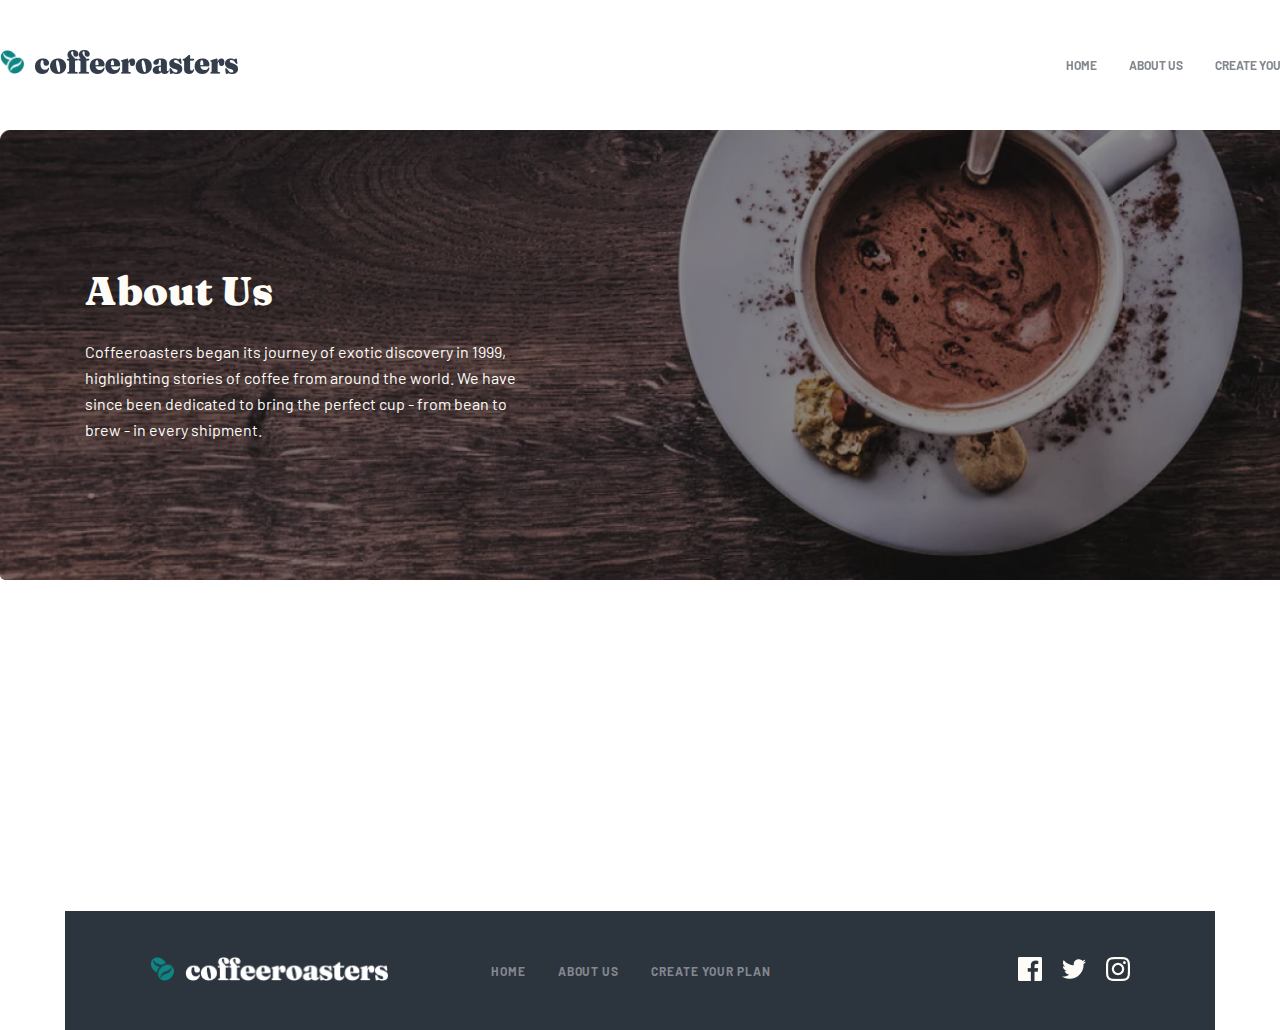
==== about.html @ 552a1136 "bout hero" ====
<!DOCTYPE html>
<html lang="en">
<head>
    <meta charset="UTF-8">
    <meta http-equiv="X-UA-Compatible" content="IE=edge">
    <meta name="viewport" content="width=device-width, initial-scale=1.0">
    <link rel="stylesheet" href="./css/normalize.css">
    <link rel="stylesheet" href="./css/main.css">
    <title>About us</title>
</head>
<body>
 <!-- HEADER -->
 <header class="site-header">
    <div class="container header-container">

        <!-- SITE HEADER LOGO -->
        <div class="site-header-right">
            <a class="header-right-link" href="#">
            <img  class="header-logo-img" src="./img/logo.png" alt="logo" width="24" height="24">
            <img class="header-logo-desc" src="./img/coffeeroasters.png" alt="coffee">
        </a>
        </div>

        <!-- SITE HEADER NAV -->

        <nav class="site-header-nav">
            <ul class="header-list">
                <li class="header-item">
                    <a class="header-nav-link" href="./index.html">HOME</a>
                </li>
                <li class="header-item">
                    <a class="header-nav-link" href="#">ABOUT US</a>
                </li>
                <li class="header-item">
                    <a class="header-nav-link" href="#">CREATE YOUR PLAN</a>
                </li>
            </ul>
        </nav>
    </div>
</header>


<!-- MAIN -->
<main class="site-main">
    <div class="about-hero-container about-hero">
        <h2 class="about-hero-title">About Us</h2>
        <p class="about-hero-desc">Coffeeroasters began its journey of exotic discovery in 1999, highlighting stories of coffee from around the world. We have since been dedicated to bring the perfect cup - from bean to brew - in every shipment.</p>
    </div>
<!-- 
    <div class="commintment-container site-commintment">
        <img src="." alt="">
    </div> -->
</main>


  <!-- FOOTER -->
  <footer class="site-footer">
    <div class="footer-container footer-section">
        <div class="footer-logo">
        <a class="foooter-logo-link" href="#">
            <img src="./img/logo.png" alt="logo" width="24" height="24">
            <img class="footer-logo-desc" src="./img/footer-logo.png" alt="coffeers" width="203" height="24">
        </a>
    </div>

    <ul class="footer-list">
        <li class="footer-item">
            <a class="footer-link" href="#">HOME</a>
        </li>
        <li class="footer-item">
            <a class="footer-link" href="#">ABOUT US</a>
        </li>
        <li class="footer-item">
            <a class="footer-link" href="#">CREATE YOUR PLAN</a>
        </li>
    </ul>

    <ul class="footer-right-list">
        <li class="footer-right-item">
            <a class="footer-right-link" href="https://www.facebook.com/Meta/">
                <img src="./img/Path.png" alt="meta" width="24" height="24">
            </a>
        </li>
        <li class="footer-right-item">
            <a class="footer-right-link" href="https://www.twitter.com/">
                <img src="./img/twitter.png" alt="twitter" width="24" height="20">
            </a>
        </li>
        <li class="footer-right-item">
            <a class="footer-right-link" href="https://www.instagram.com/">
                <img src="./img/Shape.png" alt="insta" width="24" height="24">
            </a>
        </li>
    </ul>
    </div>
</footer>
</body>
</html>
---- css/main.css ----
@font-face {
    font-family: 'Barlow';
    src: url('../fonts/Barlow-SemiBold.woff2') format('woff2'),
        url('../fonts/Barlow-SemiBold.woff') format('woff'),
        url('../fonts/Barlow-SemiBold.ttf') format('truetype');
    font-weight: 600;
    font-style: normal;
    font-display: swap;
}

@font-face {
    font-family: 'Barlow';
    src: url('../fonts/Barlow-Bold.woff2') format('woff2'),
        url('../fonts/Barlow-Bold.woff') format('woff'),
        url('../fonts/Barlow-Bold.ttf') format('truetype');
    font-weight: bold;
    font-style: normal;
    font-display: swap;
}

@font-face {
    font-family: 'Fraunces';
    src: url('../fonts/Fraunces-9ptBlack.woff2') format('woff2'),
        url('../fonts/Fraunces-9ptBlack.woff') format('woff'),
        url('../fonts/Fraunces-9ptBlack.ttf') format('truetype');
    font-weight: 900;
    font-style: normal;
    font-display: swap;
}

@font-face {
    font-family: 'Barlow';
    src: url('../fonts/Barlow-Regular.woff2') format('woff2'),
        url('../fonts/Barlow-Regular.woff') format('woff'),
        url('../fonts/Barlow-Regular.ttf') format('truetype');
    font-weight: normal;
    font-style: normal;
    font-display: swap;
}

@font-face {
    font-family: 'Barlow';
    src: url('../fonts/Barlow-Medium.woff2') format('woff2'),
        url('../fonts/Barlow-Medium.woff') format('woff'),
        url('../fonts/Barlow-Medium.ttf') format('truetype');
    font-weight: 500;
    font-style: normal;
    font-display: swap;
}



*,
*::before,
*::after {
    box-sizing: border-box;
}

html {
    height: 100%;
}

body {
    height: 100%;
    display: flex;
    flex-direction: column;
    margin: 0;
    padding: 0;
    margin-top: 130px;
    font-family: 'Fraunces', serif;
}

.img {
    display: inline-block;
}

/* HEADER */
.site-header {
    position: fixed;
    z-index: 1000;
    top: 0;
    left: 0;
    width: 100%;
    background-color: #fff;
}

.container {
    width: 1320px;
    margin: 0 auto;
    padding: 0 20px;
}

.header-container {
    display: flex;
    align-items: center;
    justify-content: space-between;
    padding: 50px 0;
}

/* SITE HEADER LOGO */
.site-header-right {
    display: flex;
    align-items: center;
}

.header-right-link {
    text-decoration: none;
}

.header-right-link:hover {
    opacity: 0.8;
}

.header-right-link:active {
    opacity: 0.6;
}

.header-logo-desc {
    margin-left: 8px;
    color:  #333D4B;
}

/* SITE HEADER NAV  */
.header-list {
    display: flex;
    align-items: center;
    margin: 0;
    padding: 0;
    list-style: none;
}

.header-item + .header-item{
    margin-left: 32px;
}

.header-nav-link {
    font-family: Barlow;
    font-weight: bold;
    font-size: 12px;
    line-height: 15px;
    color: #83888F;
    text-decoration: none;
}

.header-nav-link:hover {
    opacity: 0.8;
    color: #000;
}

.header-nav-link:active {
    opacity: 0.6;
    color: #000;
}


/* MAIN */
.site-main {
    flex-grow: 1;
}

/* HERO */
.hero-container {
    width: 1360px;
    margin: 0 auto;
    padding: 0 20px;
}

.site-hero-backimg {
    background-image: url(../img/Bitmap.jpg);
    height: 600px;
    background-size: cover;
    border-radius: 5px;
}

/* HERO-RIGHT */
.hero-right {
    display: flex;
    flex-direction: column;
    margin-left: 85px;
    padding-top: 116px;
}

.hero-title {
    margin: 0;
    margin-bottom: 32px;
    width: 494px;
    font-weight: 900;
    font-size: 72px;
    line-height: 72px;
    color: #FEFCF7;
}

.heo-title:hover {
    opacity: 0.8;
}

.hero-desc {
    margin: 0;
    margin-bottom: 56px;
    width: 445px;
    font-family: Barlow;
    font-weight: normal;
    font-size: 16px;
    line-height: 26px;
    color: #FEFCF7;
}

.hero-desc:hover {
    opacity: 0.8;
}

.main-btn {
    cursor: pointer;
    font-weight: 900;
    font-size: 18px;
    line-height: 25px;
    color: #FEFCF7;
    background-color: #0E8784;
    border: none;
    border-radius: 5px;
    width: 217px;
    height: 56px;
}

.main-btn:hover {
    opacity: 0.8;
}

.main-btn:active {
    opacity: 0.6;
}

/* SERVICES */
.services-container {
    width: 1151px;
    margin: 0 auto;
    padding: 0 20px;
}

.services-section {
    padding: 105px 0;
    background-image: url(../img/collection.png);
    background-size: contain;
    background-repeat: no-repeat;
    width: 1111px;
    height: 196px;
}

.services-list {
    display: flex;
    align-items: center;
    margin: 0;
    margin-top: 26px;
    padding: 0;
    list-style: none;
}

.services-item + .services-item {
    margin-left: 30px;
}

.services-list-section {
    display: flex;
    flex-direction: column;
    align-items: center;
}

.services-img {
    margin-bottom: 72px;
}

.services-title {
    margin: 0;
    margin-bottom: 24px;
    font-weight: 900;
    font-size: 24px;
    line-height: 32px;
    text-align: center;
    color: #333D4B;
}

.services-desc {
    margin: 0;
    font-family: Barlow;
    font-size: 16px;
    line-height: 26px;
    text-align: center;
    color: #333D4B;
}

/* BITMAP */
.bitmap-section {
    margin-top: 450px;
}

.bitmap-container {
    width: 1320px;
    margin: 0 auto;
    padding: 0 20px;
}

.site-bitmap {
    display: flex;
    flex-direction: column;
    align-items: center;
    background-image: url(../img/Bitmap-back.png);
    height: 577px;
    background-size: cover;
    border-radius: 5px;
}

.bitmap-title {
    margin: 0;
    margin-top: 100px;
    margin-bottom: 32px;
    font-weight: 900;
    font-size: 40px;
    line-height: 48px;
    text-align: center;
    color: #FEFCF7;
}

.bitmap-desc {
    margin: 0;
    margin-bottom: 86px;
    width: 540px;
    font-family: Barlow;
    font-weight: normal;
    font-size: 16px;
    line-height: 26px;
    text-align: center;
    color: #FEFCF7;
}

.bitmap-desc:hover {
    opacity: 0.8;
}

.bitmap-list {
    display: flex;
    align-items: center;
    list-style: none;
    margin: 0;
    padding: 0;
}

.bitmap-item {
    display: flex;
    flex-direction: column;
    align-items: center;
    padding: 72px 48px 48px;
    background-color: #0E8784;
    border-radius: 5px;
}

.bitmap-item + .bitmap-item {
    margin-left: 30px;
}

.bitmap-list-img {
    margin-bottom: 56px;
}

.bitmap-list-title {
    margin: 0;
    margin-bottom: 24px;
    font-weight: 900;
    font-size: 24px;
    line-height: 32px;
    text-align: center;
    color: #FEFCF7;
}

.bitmap-list-desc {
    margin: 0;
    font-family: Barlow;
    font-size: 16px;
    line-height: 26px;
    text-align: center;
    color: #FEFCF7;
    width: 255px;
}

/* WORKS */
.works-section {
    margin-top: 200px;
}

.works-container {
    width: 1085px;
    margin: 0 auto;
    padding: 0 20px;
}

.site-works {
    display: flex;
    flex-direction: column;
    padding-top: 100px;
}

.works-top-title {
    margin: 0;
    margin-bottom: 80px;
    font-weight: 900;
    font-size: 24px;
    line-height: 32px;
    color: #83888F;
}

.works-line-img {
    width: 760px;
}

.works-top-list {
    position: absolute;
    z-index: 2;
    display: flex;
    align-items: center;
    margin: 0;
    margin-top: 98px;
    padding: 0;
    list-style: none;
}

.works-top-item + .works-top-item {
    margin-left: 349px;
}

.works-list {
    display: flex;
    align-items: center;
    margin: 0;
    margin-top: 67px;
    padding: 0;
    list-style: none;
}

.works-item + .works-item {
    margin-left: 95px;
}

.works-list-title {
    margin: 0;
    margin-bottom: 38px;
    font-weight: 900;
    font-size: 72px;
    line-height: 72px;
    color: #FDD6BA;
}

.works-item-title {
    margin: 0;
    margin-bottom: 42px;
    font-weight: 900;
    font-size: 32px;
    line-height: 36px;
    color: #333D4B;
    width: 255px;
}

.works-list-desc {
    margin: 0;
    font-family: Barlow;
    font-size: 16px;
    line-height: 26px;
    color: #333D4B;
    width: 285px;
}

.main-bottom-btn {
    margin-top: 64px;
    border: none;
}

/* FOOTER */
.footer-container {
    width: 1150px;
    margin: 0 auto;
    padding: 0 20px;
}

.footer-section {
    display: flex;
    align-items: center;
    margin-top: 200px;
    padding: 46px 85px;
    background-color: #2C343E;
}

.footer-logo {
    display: flex;
    align-items: center;
}

.foooter-logo-link {
    text-decoration: none;
}

.foooter-logo-link:hover {
    opacity: 0.8;
}

.foooter-logo-link:active {
    opacity: 0.6;
}

.footer-logo-desc {
    margin-left: 8px;
}

/* FOOTER LIST */
.footer-list {
    display: flex;
    align-items: center;
    margin: 0;
    margin-left: 103px;
    padding: 0;
    list-style: none;
}

.footer-item + .footer-item {
    margin-left: 32px;
}

.footer-link {
    font-family: Barlow;
    font-weight: bold;
    cursor: pointer;
    font-size: 12px;
    line-height: 15px;
    letter-spacing: 0.923077px;
    text-transform: uppercase;
    color: #83888F;
    text-decoration: none;
}

.footer-link:hover {
    color: #fff;
}

.footer-link:active {
    opacity: 0.6;
}

/* FOOTER-RIGHT-LIST */
.footer-right-list {
    display: flex;
    align-items: center;
    margin: 0;
    margin-left: auto;
    padding: 0;
    list-style: none;
}

.footer-right-item + .footer-right-item {
    margin-left: 20px;
}




/* ABOUT US */
.about-hero-container {
    width: 1320px;
    margin: 0 auto;
    padding: 0 20px 84px;
}

.about-hero {
    display: flex;
    flex-direction: column;
    padding: 137px 85px;
    background-image: url(../img/herocoffee.png);
    background-size: cover;
    border-radius: 5px;
    height: 450px;
}

.about-hero-title {
    margin: 0;
    margin-bottom: 24px;
    width: 188px;
    font-weight: 900;
    font-size: 40px;
    line-height: 48px;
    color: #FEFCF7;
}

.about-hero-desc {
    margin: 0;
    width: 445px;
    font-family: Barlow;
    font-size: 16px;
    line-height: 26px;
    color: #FEFCF7;
}
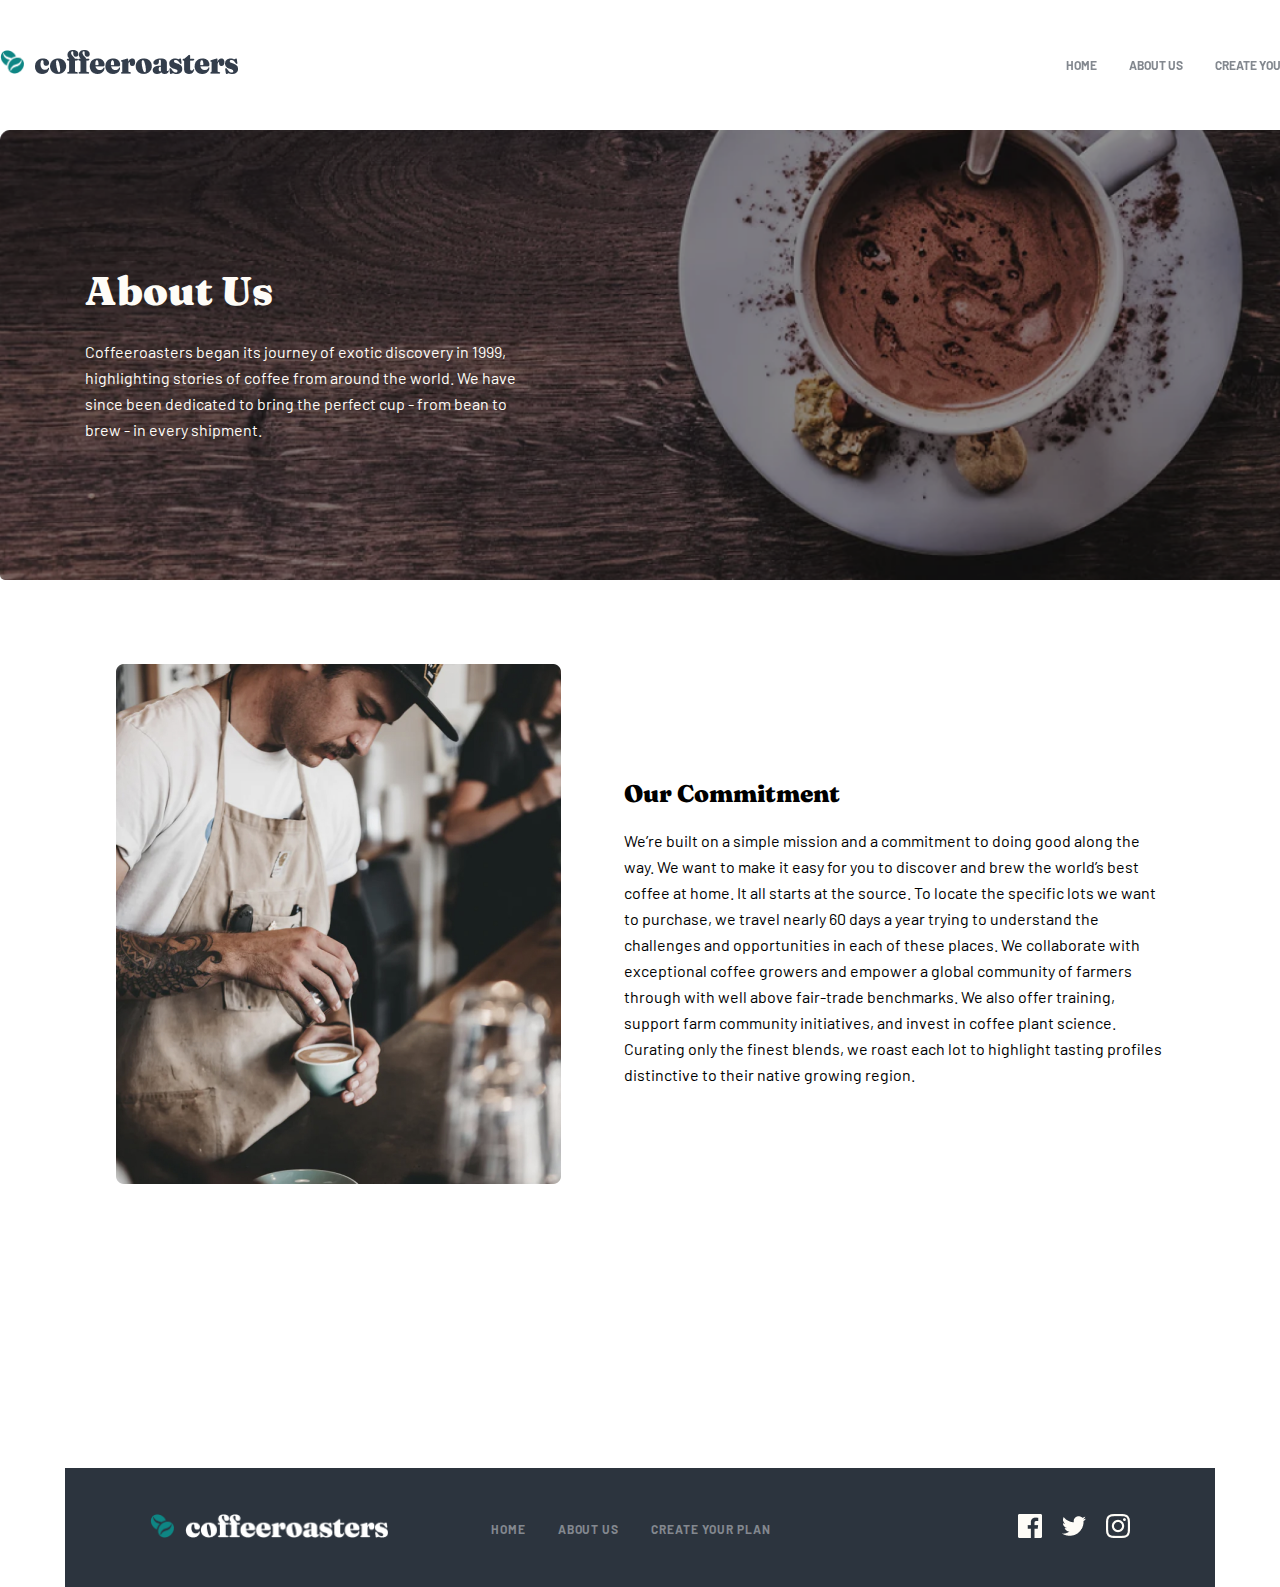
==== commit 4205b0b2: "About commitment" ====
--- a/about.html
+++ b/about.html
@@ -46,10 +46,14 @@
         <h2 class="about-hero-title">About Us</h2>
         <p class="about-hero-desc">Coffeeroasters began its journey of exotic discovery in 1999, highlighting stories of coffee from around the world. We have since been dedicated to bring the perfect cup - from bean to brew - in every shipment.</p>
     </div>
-<!-- 
-    <div class="commintment-container site-commintment">
-        <img src="." alt="">
-    </div> -->
+
+    <div class="commitment-container site-commitment">
+        <img class="commitment-img" src="./img/man" alt="man" width="445" height="520">
+        <div class="commitment-right">
+        <h2 class="commitment title">Our Commitment</h2>
+        <p class="commitment-desc">We’re built on a simple mission and a commitment to doing good along the way. We want to make it easy for you to discover and brew the world’s best coffee at home. It all starts at the source. To locate the specific lots we want to purchase, we travel nearly 60 days a year trying to understand the challenges and opportunities in each of these places. We collaborate with exceptional coffee growers and empower a global community of farmers through with well above fair-trade benchmarks. We also offer training, support farm community initiatives, and invest in coffee plant science. Curating only the finest blends, we roast each lot to highlight tasting profiles distinctive to their native growing region.</p>
+    </div>
+    </div>
 </main>
 
 
--- a/css/main.css
+++ b/css/main.css
@@ -561,6 +561,9 @@
 
 
 /* ABOUT US */
+
+
+/* HERO */
 .about-hero-container {
     width: 1320px;
     margin: 0 auto;
@@ -585,6 +588,7 @@
     font-size: 40px;
     line-height: 48px;
     color: #FEFCF7;
+    cursor: pointer;
 }
 
 .about-hero-desc {
@@ -594,4 +598,46 @@
     font-size: 16px;
     line-height: 26px;
     color: #FEFCF7;
+    cursor: pointer;
+}
+
+/* ABOUT COMMITMENT */
+.commitment-container {
+    width: 1150px;
+    margin: 0 auto;
+    padding: 84px 20px;
+}
+
+.site-commitment {
+    display: flex;
+    align-items: center;
+    justify-content: space-around;
+}
+
+.commitment-right {
+    display: flex;
+    flex-direction: column;
+}
+
+.commitment title {
+    margin: 0;
+    width: 357px;
+    font-weight: 900;
+    font-size: 40px;
+    line-height: 48px;
+    cursor: pointer;
+}
+
+.commitment-desc {
+    margin: 0;
+    width: 540px;
+    font-family: Barlow;
+    font-size: 16px;
+    line-height: 26px;
+    cursor: pointer;
+
+}
+
+.commitment-desc:hover {
+    opacity: 0.8;
 }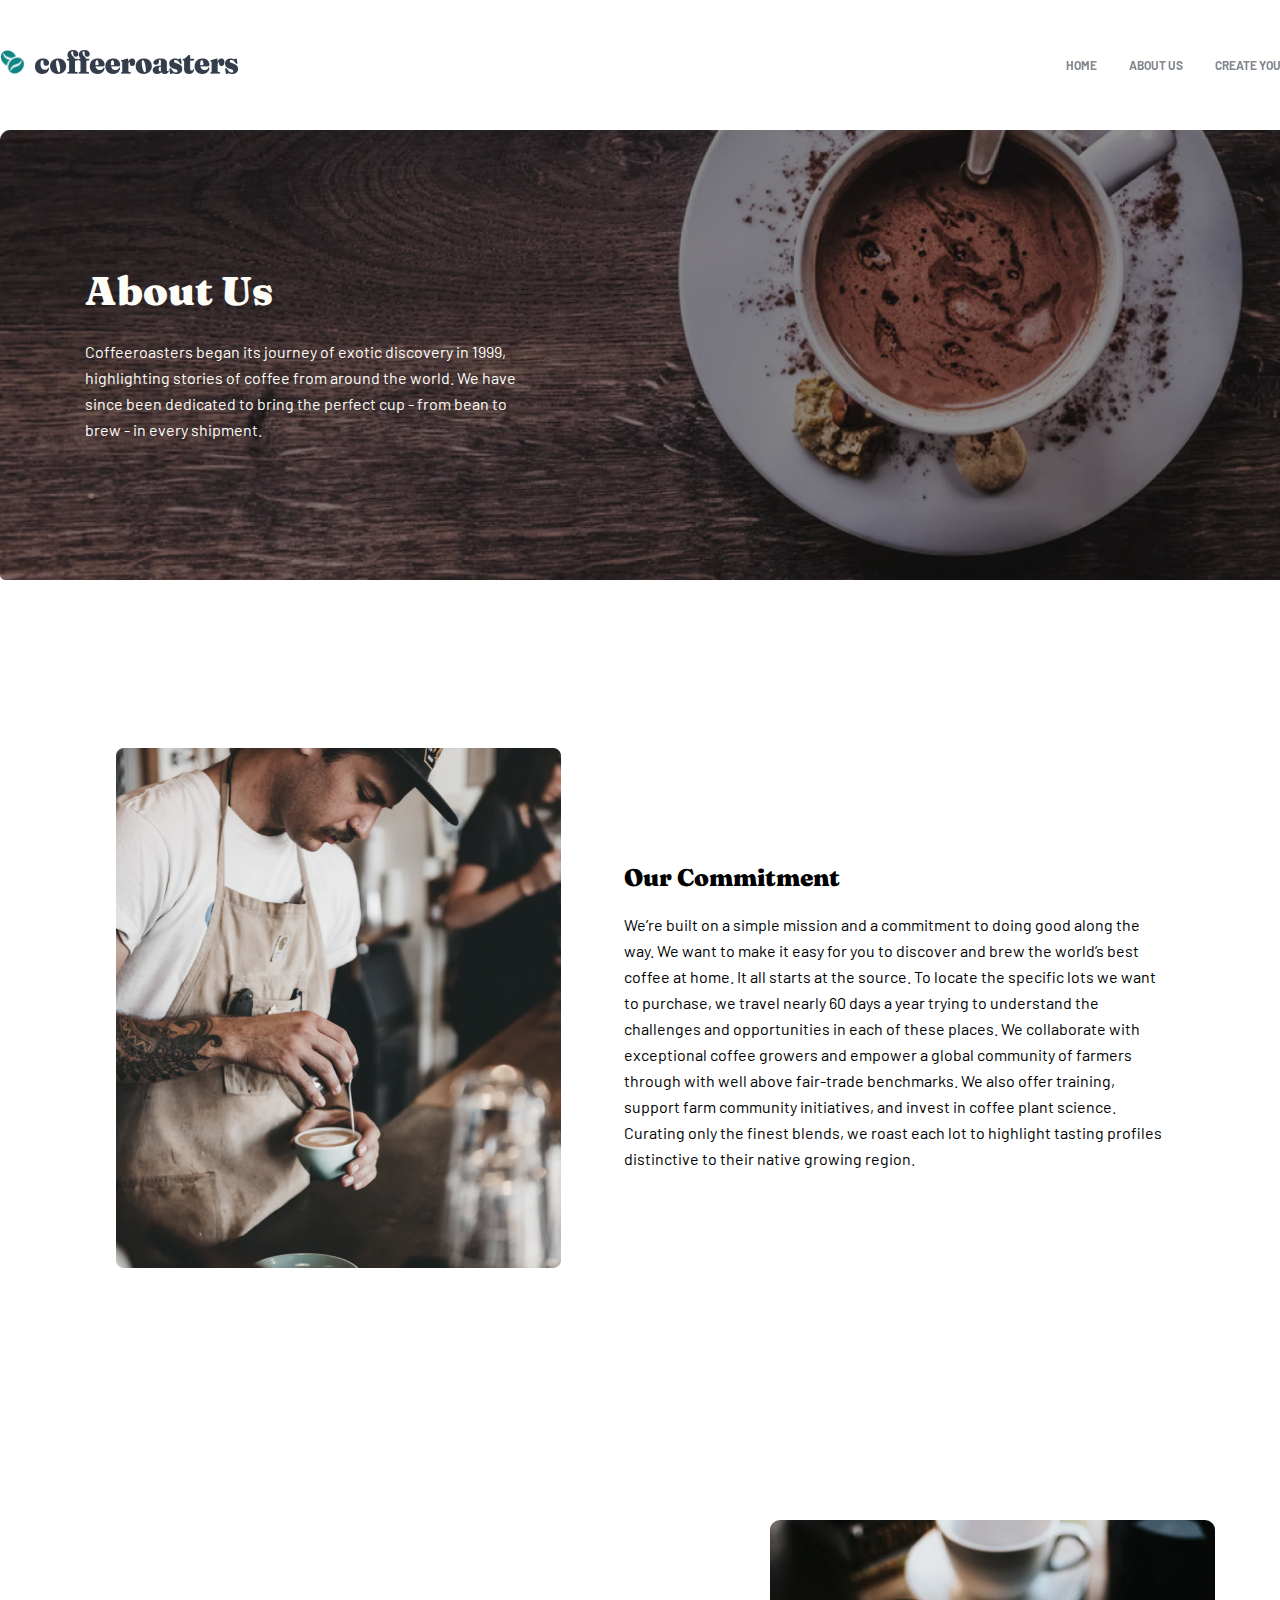
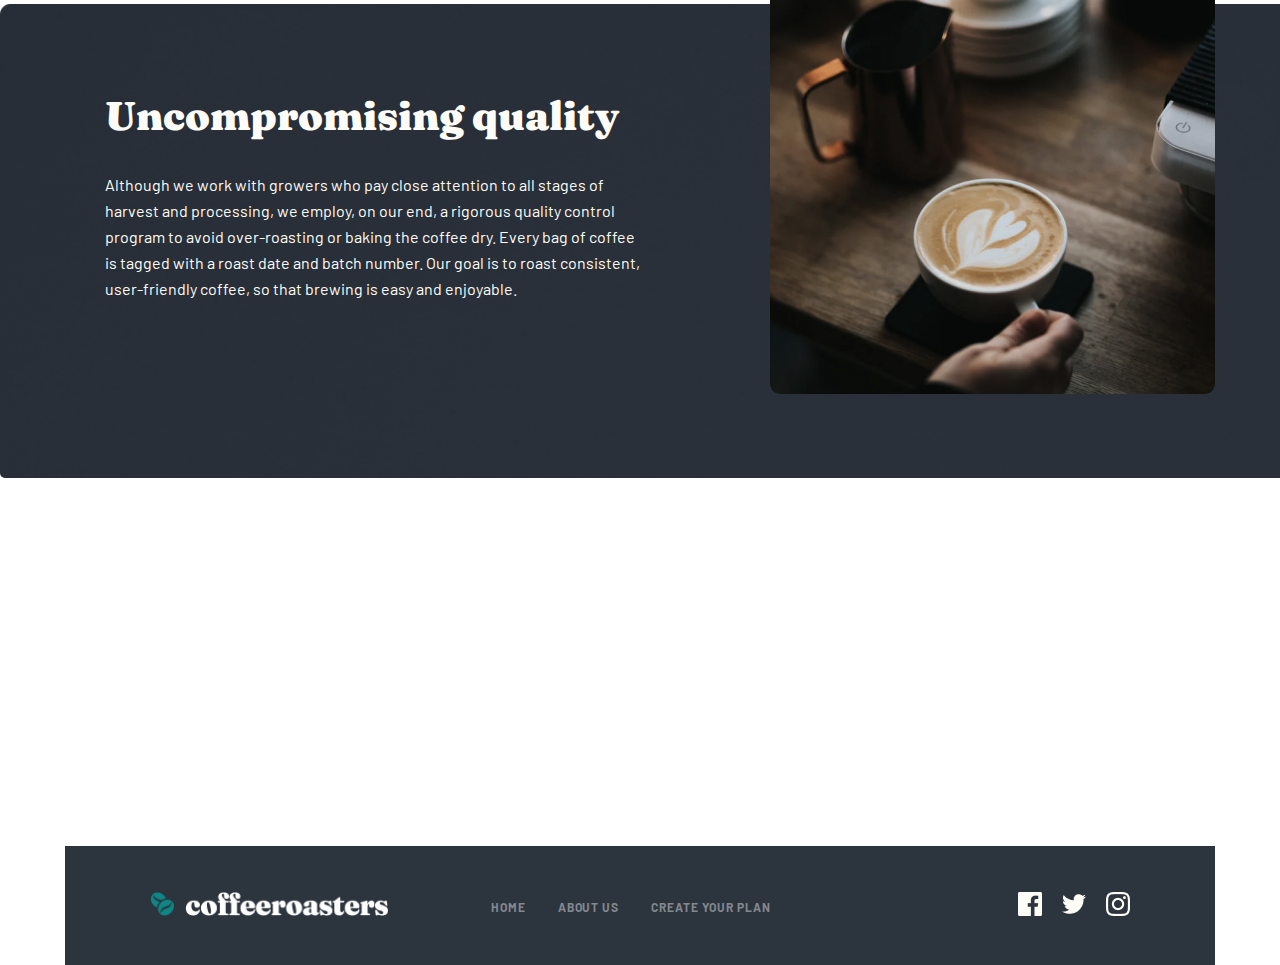
==== commit a57afadc: "About quality" ====
--- a/about.html
+++ b/about.html
@@ -54,6 +54,14 @@
         <p class="commitment-desc">We’re built on a simple mission and a commitment to doing good along the way. We want to make it easy for you to discover and brew the world’s best coffee at home. It all starts at the source. To locate the specific lots we want to purchase, we travel nearly 60 days a year trying to understand the challenges and opportunities in each of these places. We collaborate with exceptional coffee growers and empower a global community of farmers through with well above fair-trade benchmarks. We also offer training, support farm community initiatives, and invest in coffee plant science. Curating only the finest blends, we roast each lot to highlight tasting profiles distinctive to their native growing region.</p>
     </div>
     </div>
+
+    <div class="quality-container site-quality">
+        <div class="quality-left">
+            <h2 class="quality-title">Uncompromising quality</h2>
+            <p class="quality-desc">Although we work with growers who pay close attention to all stages of harvest and processing, we employ, on our end, a rigorous quality control program to avoid over-roasting or baking the coffee dry. Every bag of coffee is tagged with a roast date and batch number. Our goal is to roast consistent, user-friendly coffee, so that brewing is easy and enjoyable.</p>
+        </div>
+        <img class="quality-img" src="./img/aboutbitmap2.jpg" alt="bitmap" width="445" height="474">
+    </div>
 </main>
 
 
--- a/css/main.css
+++ b/css/main.css
@@ -605,7 +605,7 @@
 .commitment-container {
     width: 1150px;
     margin: 0 auto;
-    padding: 84px 20px;
+    padding: 168px 20px;
 }
 
 .site-commitment {
@@ -640,4 +640,59 @@
 
 .commitment-desc:hover {
     opacity: 0.8;
+}
+
+/* QUALITY */
+.quality-container {
+    width: 1320px;
+    margin: 0 auto;
+    padding: 20px;
+    margin: 168px auto;
+}
+
+.site-quality {
+    display: flex;
+    align-items: center;
+    background-image: url(../img/aboutbitmap.png);
+    background-size: cover;
+    height: 474px;
+    border-radius: 5px;
+}
+
+.quality-left {
+    display: flex;
+    flex-direction: column;
+    padding: 88px 125px 176px 85px;
+}
+
+.quality-title {
+    margin: 0;
+    margin-bottom: 32px;
+    width: 517px;
+    font-weight: 900;
+    font-size: 40px;
+    line-height: 48px;
+    color: #FEFCF7;
+}
+
+.quality-desc {
+    margin: 0;
+    width: 540px;
+    font-family: Barlow;
+    font-size: 16px;
+    line-height: 26px;
+    color: #FEFCF7;
+    mix-blend-mode: normal;
+    cursor: pointer;
+}
+
+.quality-desc:hover {
+    opacity: 0.8;
+}
+
+.quality-img {
+    margin-bottom: 168px;
+    border-radius: 10px;
+    width: 445px;
+    height: 474px;
 }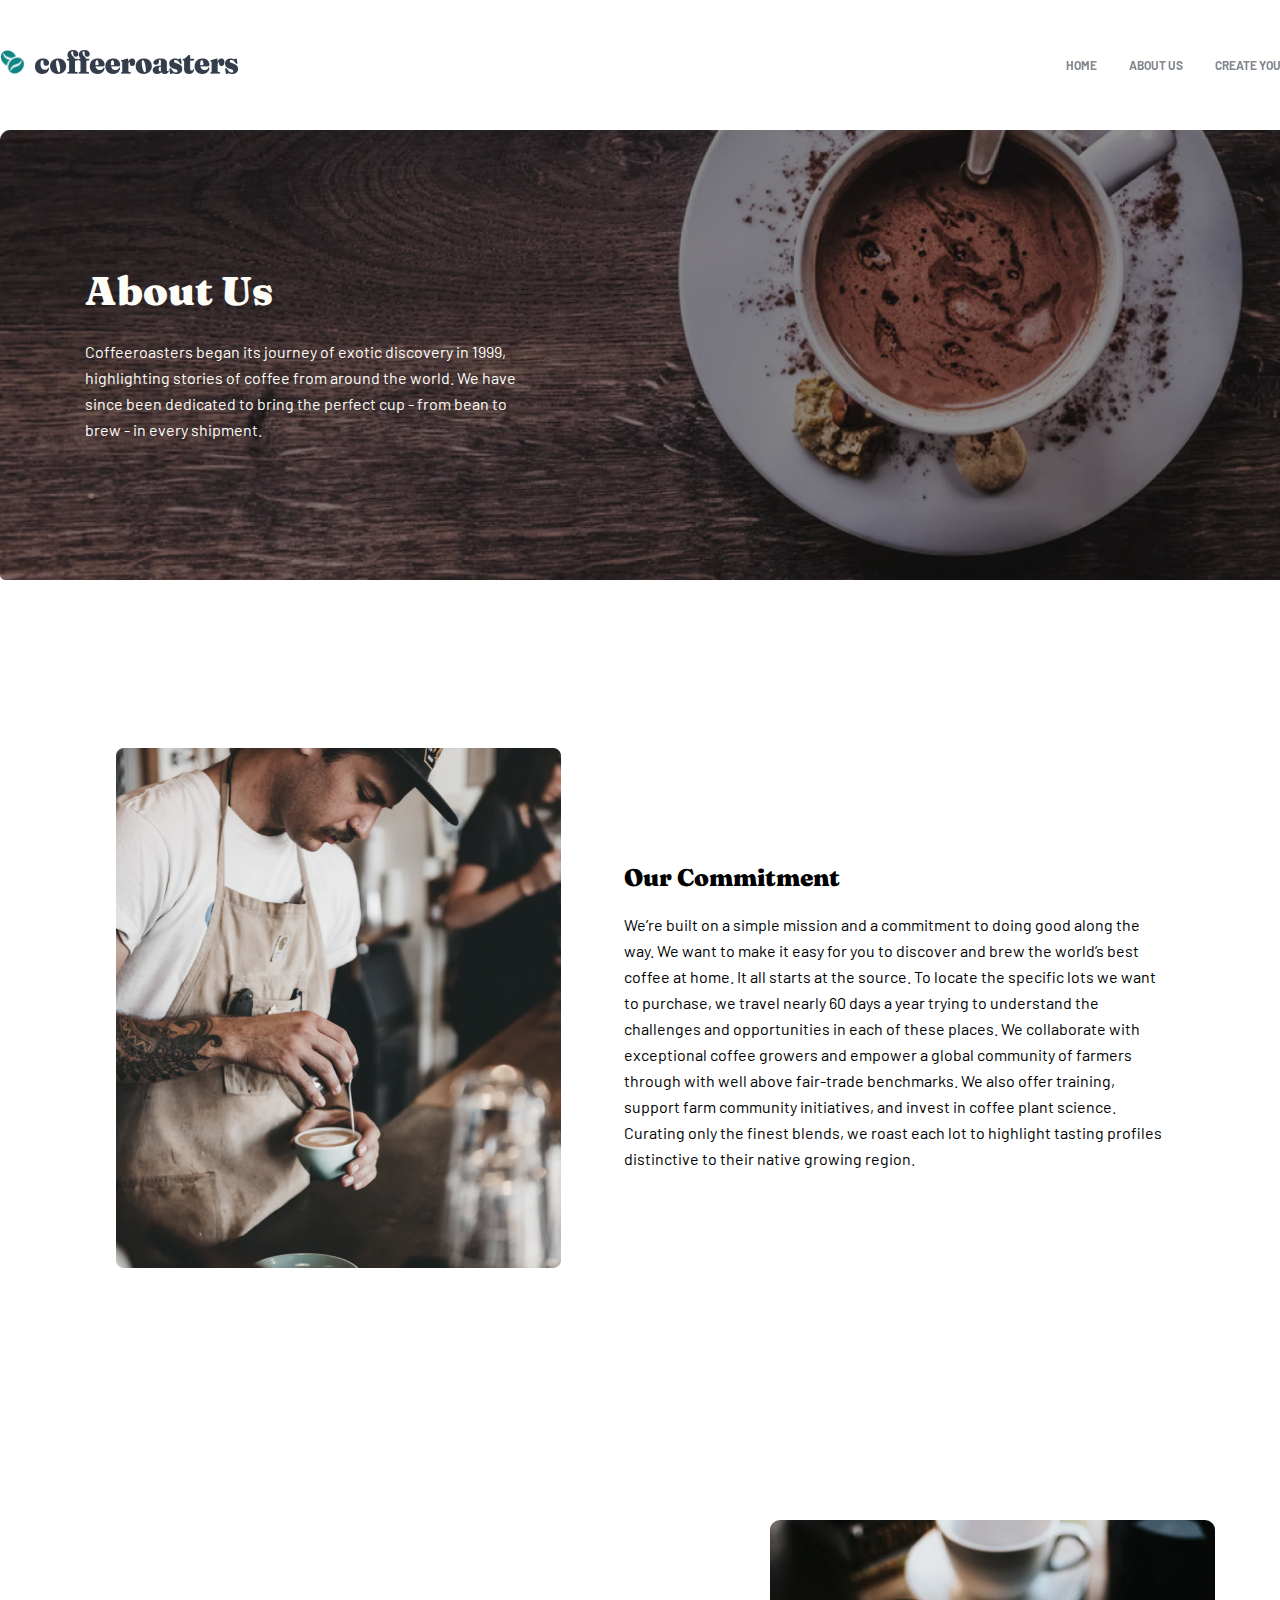
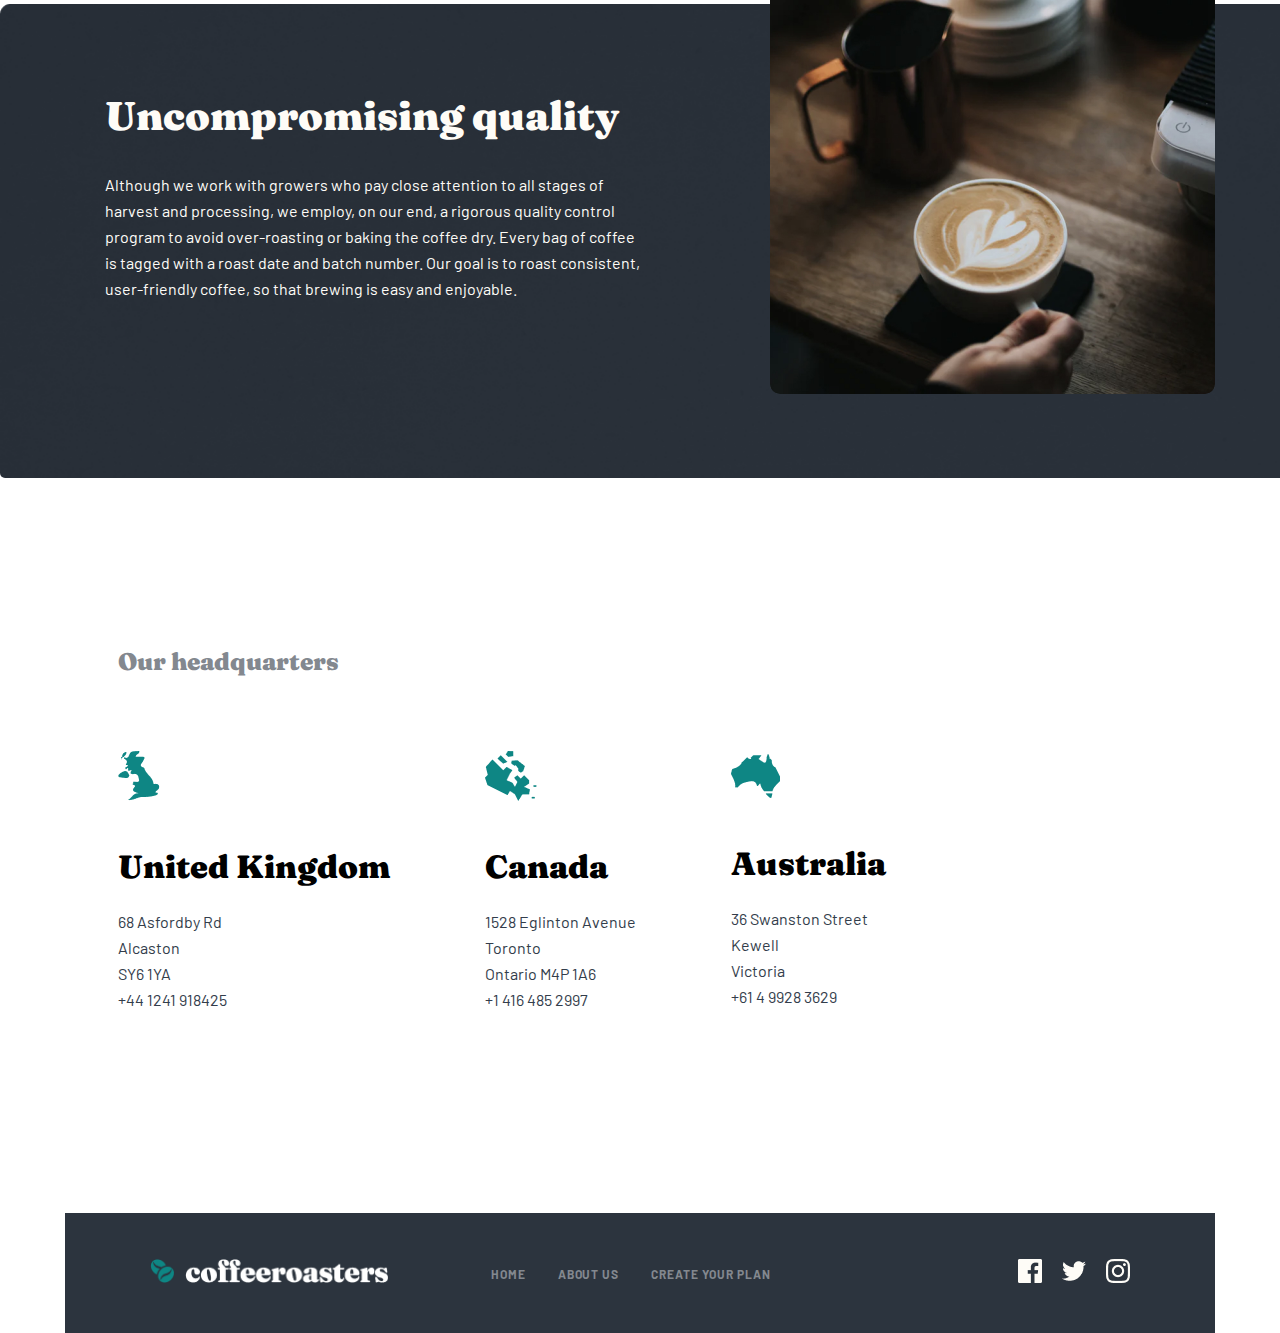
==== commit f84671ac: "About head" ====
--- a/about.html
+++ b/about.html
@@ -46,7 +46,7 @@
         <h2 class="about-hero-title">About Us</h2>
         <p class="about-hero-desc">Coffeeroasters began its journey of exotic discovery in 1999, highlighting stories of coffee from around the world. We have since been dedicated to bring the perfect cup - from bean to brew - in every shipment.</p>
     </div>
-
+    <!-- COMMITMET -->
     <div class="commitment-container site-commitment">
         <img class="commitment-img" src="./img/man" alt="man" width="445" height="520">
         <div class="commitment-right">
@@ -54,13 +54,61 @@
         <p class="commitment-desc">We’re built on a simple mission and a commitment to doing good along the way. We want to make it easy for you to discover and brew the world’s best coffee at home. It all starts at the source. To locate the specific lots we want to purchase, we travel nearly 60 days a year trying to understand the challenges and opportunities in each of these places. We collaborate with exceptional coffee growers and empower a global community of farmers through with well above fair-trade benchmarks. We also offer training, support farm community initiatives, and invest in coffee plant science. Curating only the finest blends, we roast each lot to highlight tasting profiles distinctive to their native growing region.</p>
     </div>
     </div>
-
+    <!-- QUALITY -->
     <div class="quality-container site-quality">
         <div class="quality-left">
             <h2 class="quality-title">Uncompromising quality</h2>
             <p class="quality-desc">Although we work with growers who pay close attention to all stages of harvest and processing, we employ, on our end, a rigorous quality control program to avoid over-roasting or baking the coffee dry. Every bag of coffee is tagged with a roast date and batch number. Our goal is to roast consistent, user-friendly coffee, so that brewing is easy and enjoyable.</p>
         </div>
         <img class="quality-img" src="./img/aboutbitmap2.jpg" alt="bitmap" width="445" height="474">
+    </div>
+    <!-- HEADQUARTERS -->
+    <div class="headquarter-container site-headquarter">
+        <h3 class="headquarter-title">Our headquarters</h3>
+        <ul class="headquarter-list">
+            <li class="headquarter-item">
+                <ul class="headquarter-include-list">
+                    <li>
+                        <img class="headquarter-list-img" src="./img/kingdom.png" alt="kingdm">
+                    </li>
+                    <li>
+                        <h2 class="headquarter-list-title">United Kingdom</h2>
+                    </li>
+                    <li class="headquarter-include-item">68  Asfordby Rd</li>
+                    <li class="headquarter-include-item">Alcaston</li>
+                    <li class="headquarter-include-item">SY6 1YA</li>
+                    <li class="headquarter-include-item">+44 1241 918425</li>
+                </ul>
+            </li>
+            <li class="headquarter-item">
+                <ul class="headquarter-include-list">
+                    <li>
+                        <img class="headquarter-list-img" src="./img/canada.png" alt="canada">
+                    </li>
+                    <li>
+                        <h2 class="headquarter-list-title">Canada</h2>
+                    </li>
+                    <li class="headquarter-include-item">1528  Eglinton Avenue</li>
+                    <li class="headquarter-include-item">Toronto</li>
+                    <li class="headquarter-include-item">Ontario M4P 1A6</li>
+                    <li class="headquarter-include-item">+1 416 485 2997</li>
+                </ul>
+            </li>
+            <li class="headquarter-item">
+                <ul class="headquarter-include-list">
+                    <li>
+                        <img class="headquarter-list-img" src="./img/australia.png" alt="australi">
+                    </li>
+                    <li>
+                        <h2 class="headquarter-list-title">Australia</h2>
+                    </li>
+                    <li class="headquarter-include-item">36 Swanston Street</li>
+                    <li class="headquarter-include-item">Kewell</li>
+                    <li class="headquarter-include-item">Victoria</li>
+                    <li class="headquarter-include-item">+61 4 9928 3629</li>
+                </ul>
+            </li>
+        </ul>
     </div>
 </main>
 
--- a/css/main.css
+++ b/css/main.css
@@ -695,4 +695,65 @@
     border-radius: 10px;
     width: 445px;
     height: 474px;
+}
+
+/* HEADQUARTERS  */
+.headquarter-container {
+    width: 1085px;
+    margin: 0 auto;
+    padding: 0 20px;
+}
+
+.site-headquarter {
+    display: flex;
+    flex-direction: column;
+}
+
+.headquarter-title {
+    margin: 0;
+    margin-bottom: 72px;
+    font-weight: 900;
+    font-size: 24px;
+    line-height: 32px;
+    color: #83888F;
+}
+
+.headquarter-list {
+    display: flex;
+    align-items: center;
+    margin: 0;
+    padding: 0;
+    list-style: none;
+}
+
+.headquarter-item + .headquarter-item{
+    margin-left: 95px;
+}
+
+.headquarter-include-list {
+    display: flex;
+    flex-direction: column;
+    margin: 0;
+    padding: 0;
+    list-style: none;
+}
+
+.headquarter-list-img {
+    margin-bottom: 45px;
+}
+
+.headquarter-list-title {
+    margin: 0;
+    margin-bottom: 24px;
+    font-weight: 900;
+    font-size: 32px;
+    line-height: 36px;
+}
+
+.headquarter-include-item {
+    font-family: Barlow;
+    font-weight: normal;
+    font-size: 16px;
+    line-height: 26px;
+    color: #333D4B;
 }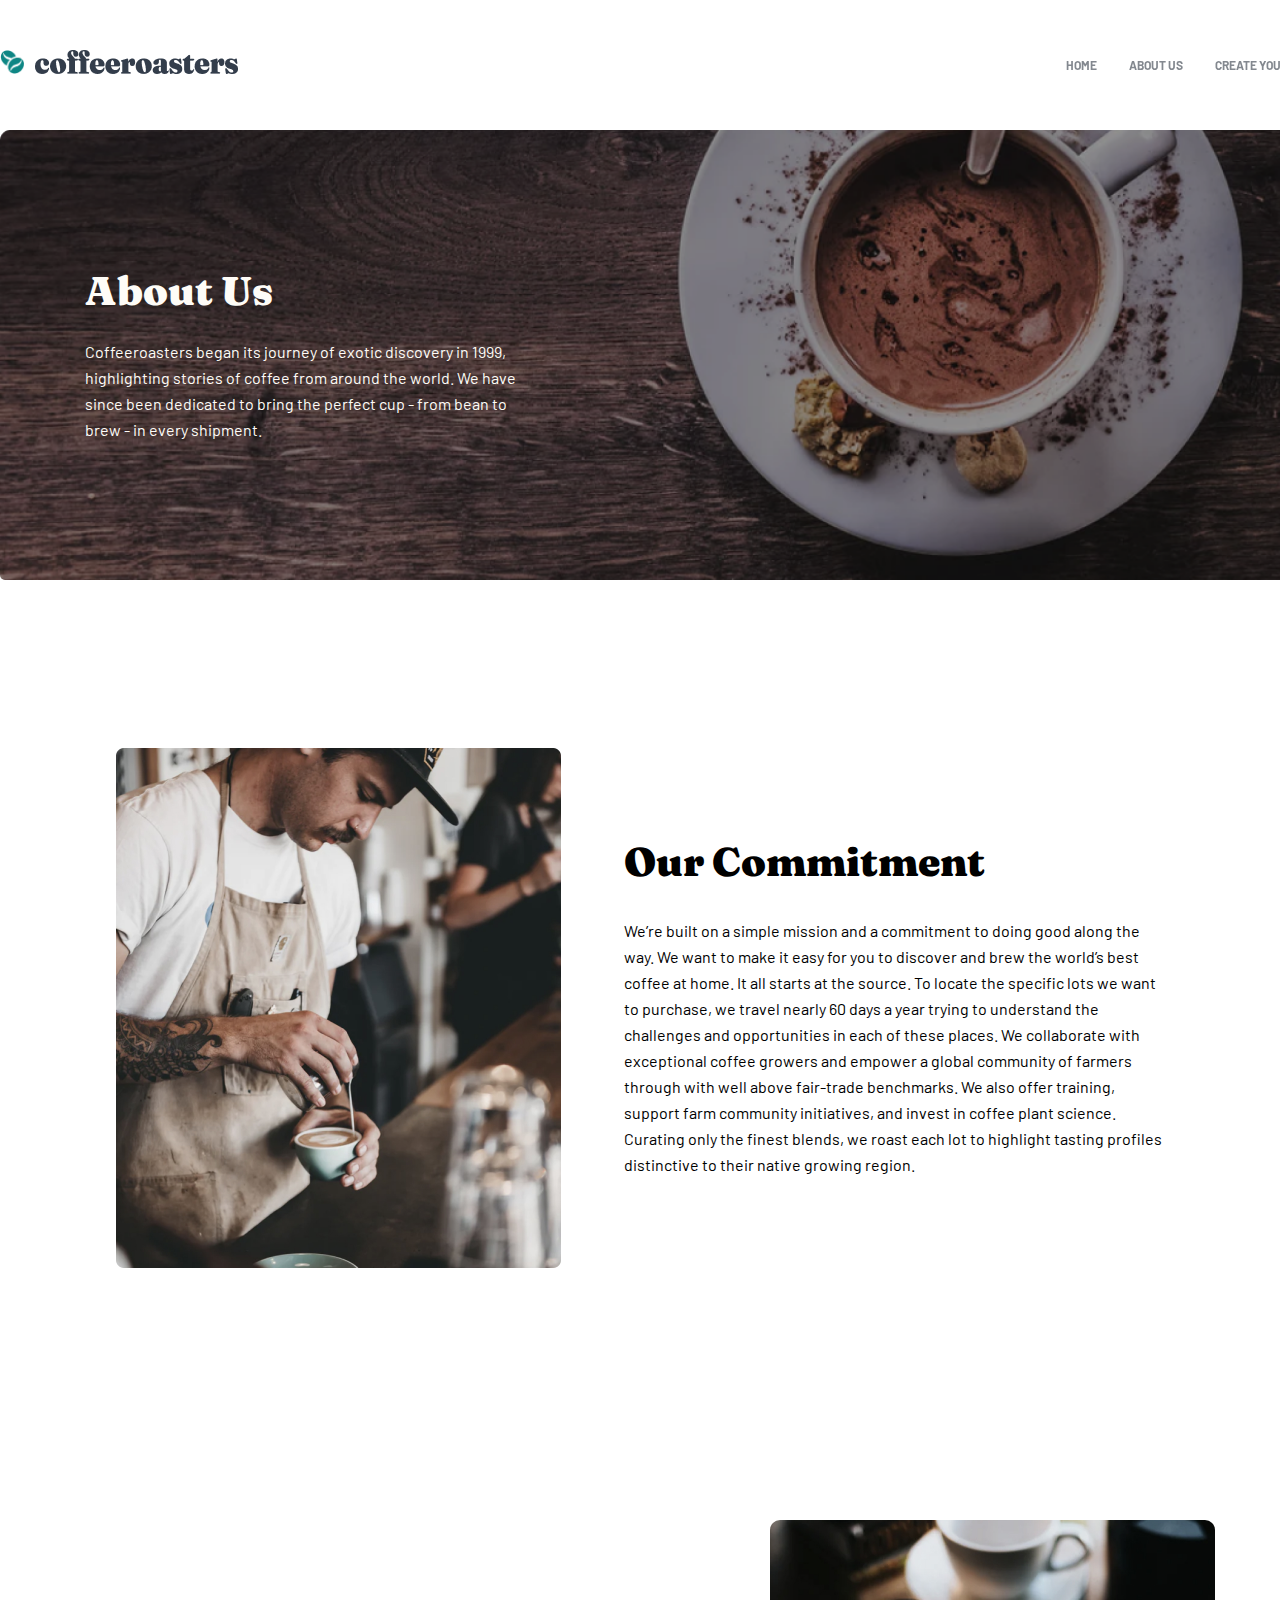
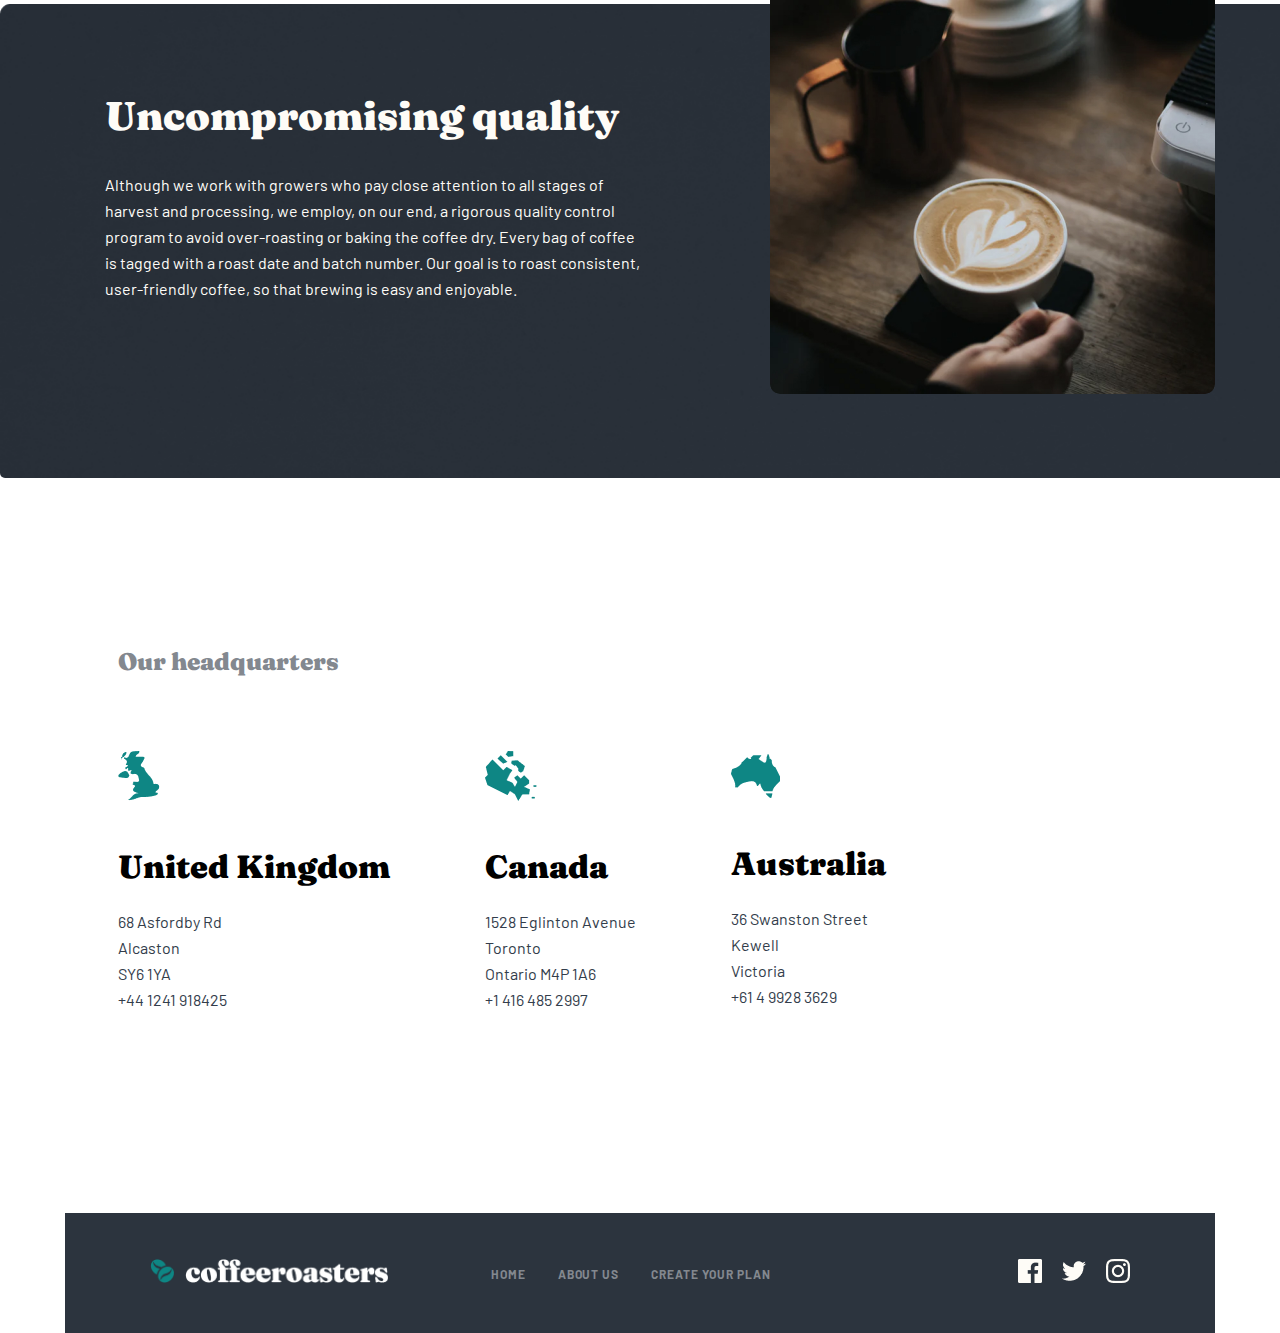
==== commit e016d8a3: "Coffee" ====
--- a/about.html
+++ b/about.html
@@ -50,7 +50,7 @@
     <div class="commitment-container site-commitment">
         <img class="commitment-img" src="./img/man" alt="man" width="445" height="520">
         <div class="commitment-right">
-        <h2 class="commitment title">Our Commitment</h2>
+        <h2 class="commitment-title">Our Commitment</h2>
         <p class="commitment-desc">We’re built on a simple mission and a commitment to doing good along the way. We want to make it easy for you to discover and brew the world’s best coffee at home. It all starts at the source. To locate the specific lots we want to purchase, we travel nearly 60 days a year trying to understand the challenges and opportunities in each of these places. We collaborate with exceptional coffee growers and empower a global community of farmers through with well above fair-trade benchmarks. We also offer training, support farm community initiatives, and invest in coffee plant science. Curating only the finest blends, we roast each lot to highlight tasting profiles distinctive to their native growing region.</p>
     </div>
     </div>
--- a/css/main.css
+++ b/css/main.css
@@ -601,6 +601,10 @@
     cursor: pointer;
 }
 
+.about-hero-desc:hover {
+    opacity: 0.8;
+}
+
 /* ABOUT COMMITMENT */
 .commitment-container {
     width: 1150px;
@@ -619,9 +623,9 @@
     flex-direction: column;
 }
 
-.commitment title {
-    margin: 0;
-    width: 357px;
+.commitment-title {
+    margin: 0;
+    margin-bottom: 32px;
     font-weight: 900;
     font-size: 40px;
     line-height: 48px;
@@ -635,7 +639,6 @@
     font-size: 16px;
     line-height: 26px;
     cursor: pointer;
-
 }
 
 .commitment-desc:hover {
@@ -673,6 +676,7 @@
     font-size: 40px;
     line-height: 48px;
     color: #FEFCF7;
+    cursor: pointer;
 }
 
 .quality-desc {
@@ -716,6 +720,7 @@
     font-size: 24px;
     line-height: 32px;
     color: #83888F;
+    cursor: pointer;
 }
 
 .headquarter-list {
@@ -748,6 +753,11 @@
     font-weight: 900;
     font-size: 32px;
     line-height: 36px;
+    cursor: pointer;
+}
+
+.headquarter-list-title:hover  {
+    opacity: 0.8;
 }
 
 .headquarter-include-item {
@@ -756,4 +766,5 @@
     font-size: 16px;
     line-height: 26px;
     color: #333D4B;
+    cursor: pointer;
 }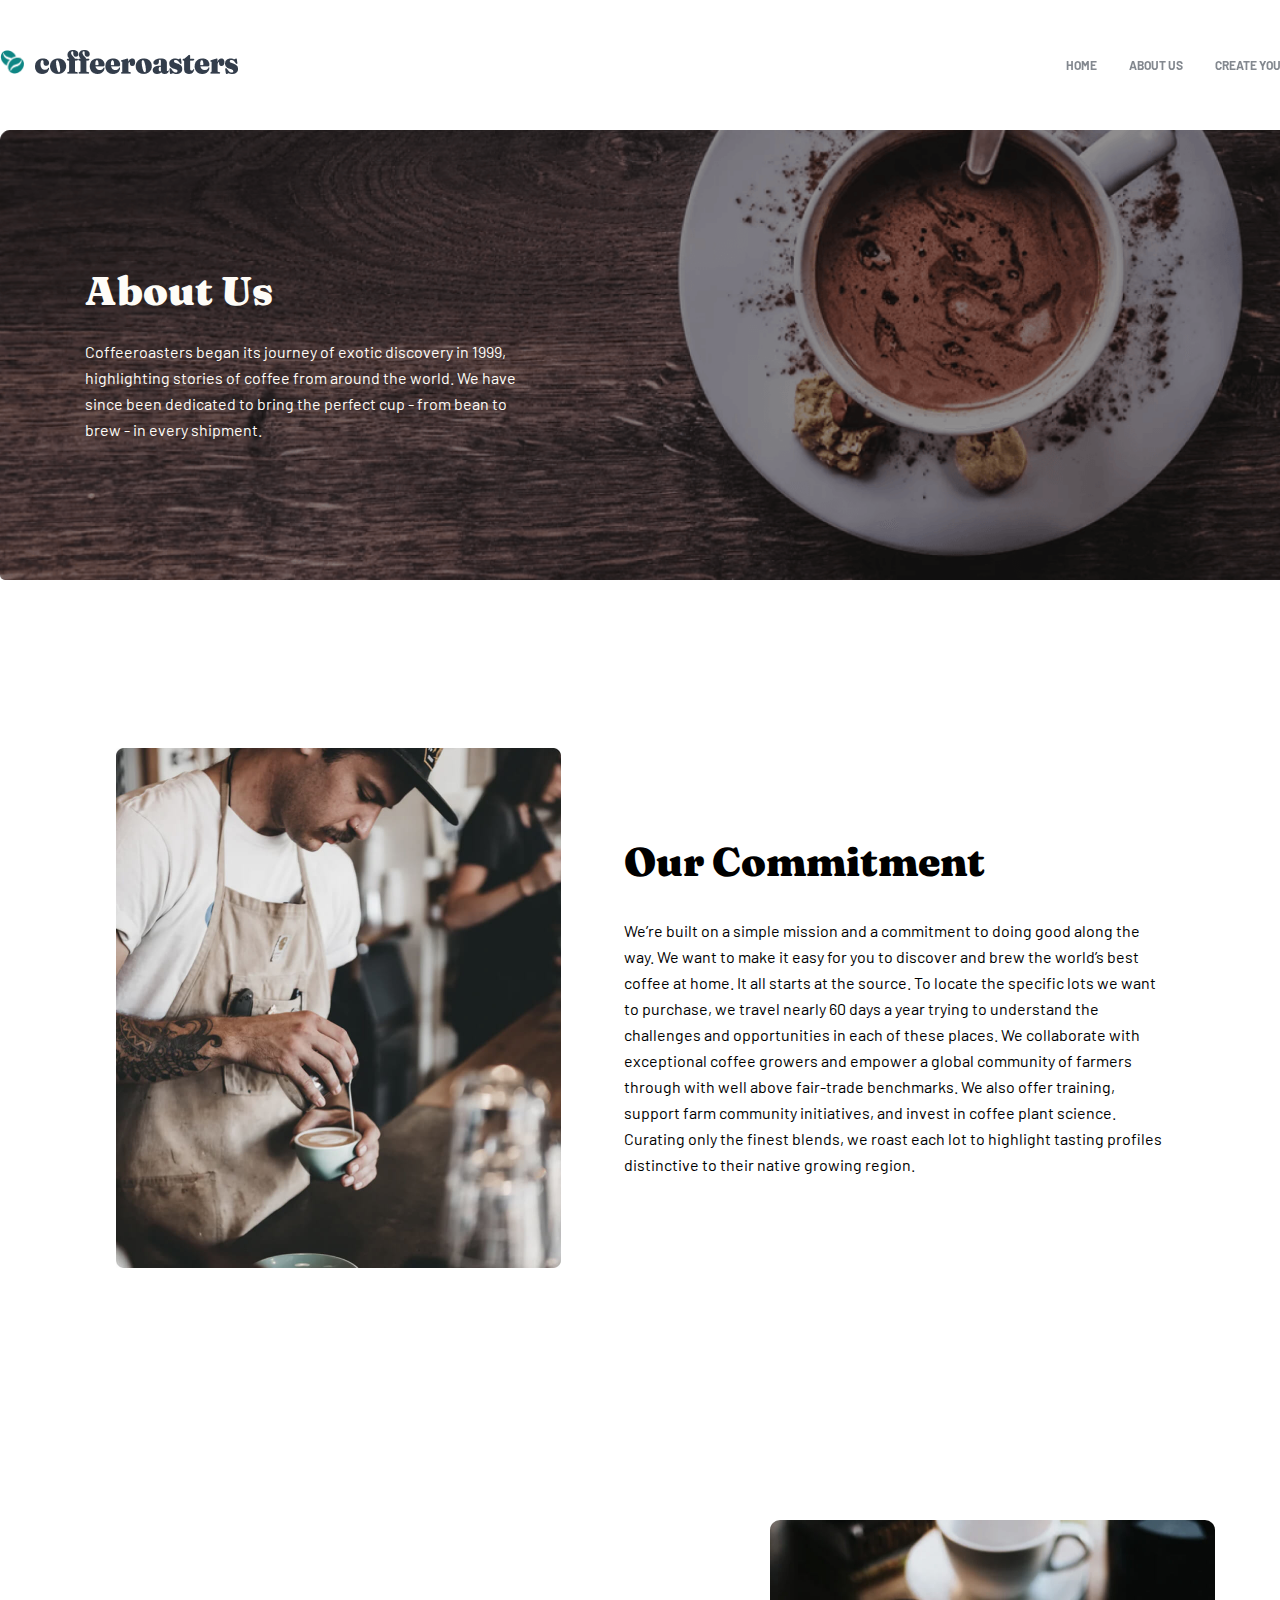
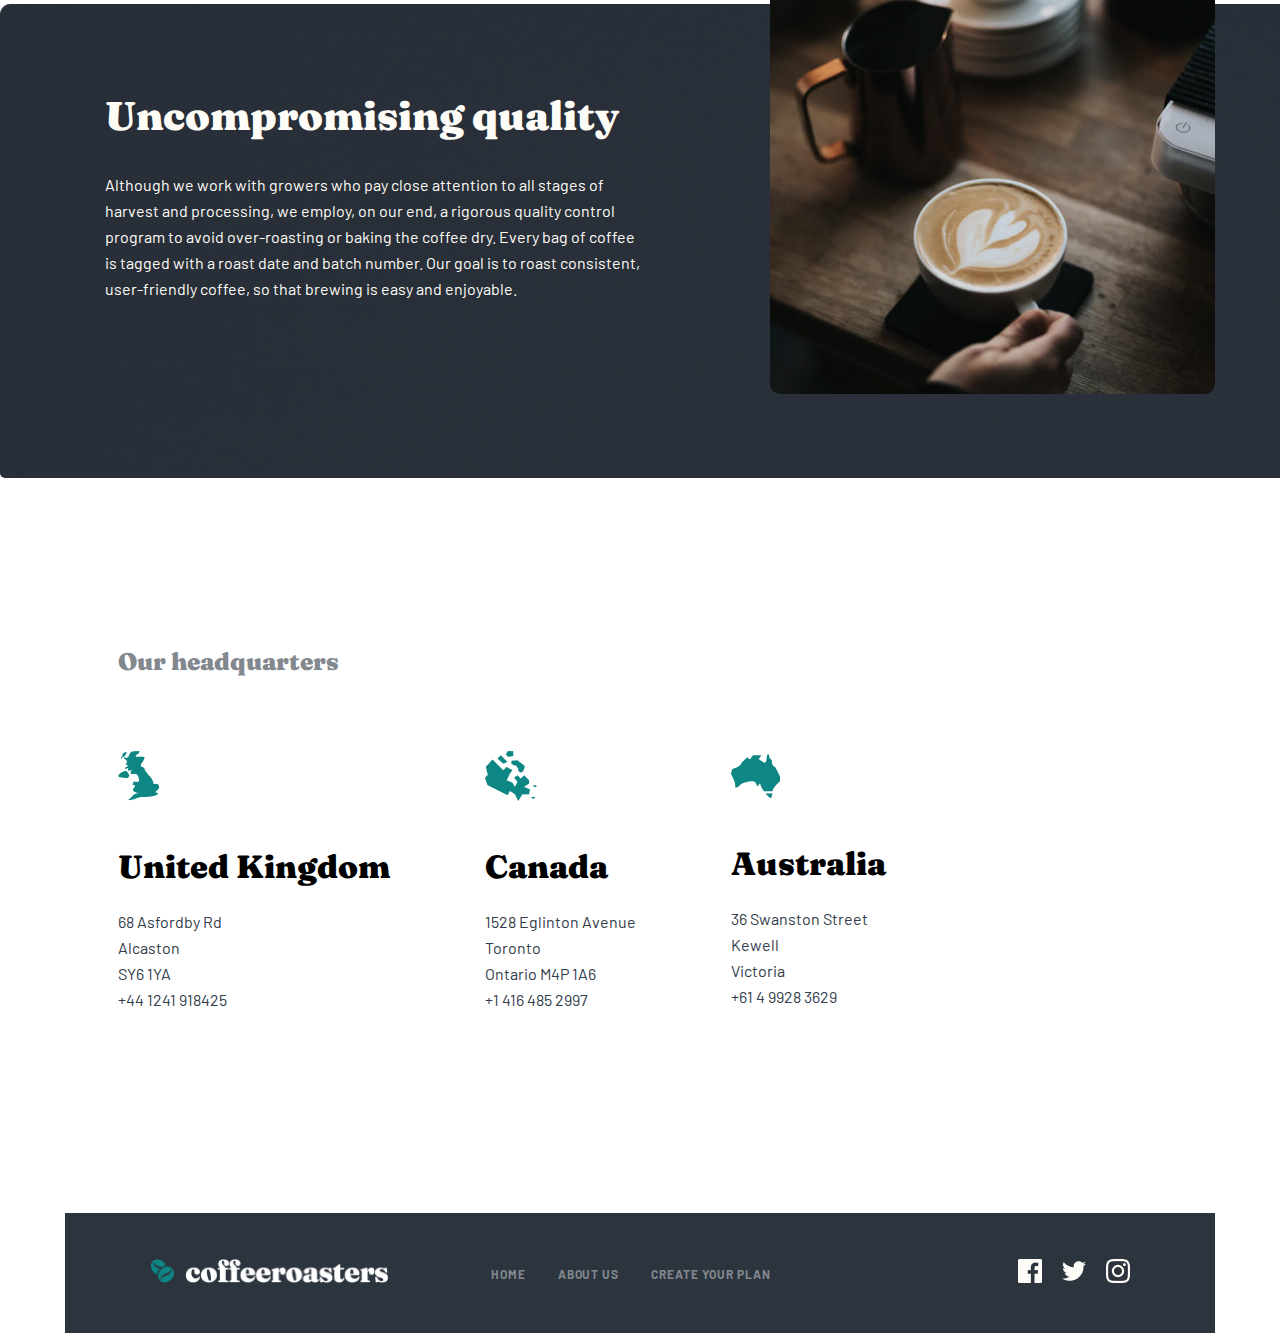
==== commit 582c359f: "coffeeroaster" ====
--- a/about.html
+++ b/about.html
@@ -5,7 +5,8 @@
     <meta http-equiv="X-UA-Compatible" content="IE=edge">
     <meta name="viewport" content="width=device-width, initial-scale=1.0">
     <link rel="stylesheet" href="./css/normalize.css">
-    <link rel="stylesheet" href="./css/main.css">
+    <!-- <link rel="stylesheet" href="./css/main.css"> -->
+    <link rel="stylesheet" href="./css/main.min.css">
     <title>About us</title>
 </head>
 <body>
@@ -32,7 +33,7 @@
                     <a class="header-nav-link" href="#">ABOUT US</a>
                 </li>
                 <li class="header-item">
-                    <a class="header-nav-link" href="#">CREATE YOUR PLAN</a>
+                    <a class="header-nav-link" href="./plan.html">CREATE YOUR PLAN</a>
                 </li>
             </ul>
         </nav>
--- a/css/main.css
+++ b/css/main.css
@@ -75,6 +75,16 @@
     display: inline-block;
 }
 
+.visually-hidden {
+    clip: rect(0 0 0 0);
+    clip-path: inset(50%);
+    height: 1px;
+    overflow: hidden;
+    position: absolute;
+    white-space: nowrap;
+    width: 1px;
+  }
+
 /* HEADER */
 .site-header {
     position: fixed;
@@ -767,4 +777,288 @@
     line-height: 26px;
     color: #333D4B;
     cursor: pointer;
+}
+
+
+
+
+/* PLAN */
+.plan-hero-container {
+    width: 1320px;
+    margin: 0 auto;
+    padding: 0 20px;
+}
+
+.site-plan-hero {
+    width: 1280px;
+    height: 450px;
+    background-image: url(../img/coffeebitmap.png);
+    background-size: cover;
+    margin-bottom: 168px;
+    padding: 134px 84px;
+}
+
+.plan-hero-title {
+    margin: 0;
+    margin-bottom: 32px;
+    font-weight: 900;
+    font-size: 72px;
+    line-height: 72px;
+    color: #FEFCF7;
+    cursor: pointer;
+}
+
+.plan-hero-desc {
+    margin: 0;
+    font-family: Barlow;
+    font-size: 16px;
+    line-height: 26px;
+    width: 445px;
+    color: #FEFCF7;
+    cursor: pointer;
+}
+
+.plan-hero-desc {
+    opacity: 0.8;
+}
+
+/* PLAN WORKS */
+.plan-container {
+    width: 1055px;
+    margin: 0 auto;
+    padding: 0 20px;
+}
+
+.site-plan {
+    display: flex;
+    flex-direction: column;
+    background-image: url(../img/Bitmap-back.png);
+    background-size: cover;
+    height: 653px;
+    width: 1280px;
+    border-radius: 5px;
+}
+
+.plan__hero {
+    margin: 100px 85px 67px;
+}
+
+.plan__herolist {
+    position: absolute;
+    z-index: 2;
+    display: flex;
+    align-items: center;
+    margin: 0;
+    margin-top: -20px;
+    padding: 0;
+    list-style: none;
+}
+
+.plan_heroitem + .plan_heroitem {
+    margin-left: 349px;
+}
+
+.plan__workslist {
+    display: flex;
+    align-items: center;
+    margin: 0 85px;
+    padding: 0;
+    list-style: none;
+}
+
+.plan__worksitem + .plan__worksitem {
+    margin-left: 95px;
+}
+
+.plan__listtitle {
+    margin: 0;
+    margin-bottom: 38px;
+    font-weight: 900;
+    font-size: 72px;
+    line-height: 72px;
+    color: #FDD6BA;
+}
+
+.plan__itemtitle {
+    margin: 0;
+    margin-bottom: 42px;
+    font-weight: 900;
+    font-size: 32px;
+    line-height: 36px;
+    color: #fff;
+    width: 255px;
+}
+
+.plan_listdesc {
+    margin: 0;
+    font-family: Barlow;
+    font-size: 16px;
+    line-height: 26px;
+    color: #fff;
+    width: 285px;
+}
+
+
+/* PLAN BOTTOM */
+.plan-bottom-container {
+    width: 1150px;
+    margin: 0 auto;
+    padding: 0 20px;
+}
+
+.plan-bottom {
+    display: flex;
+    margin-top: 168px;
+}
+
+.left__list {
+    margin: 0;
+    padding: 0;
+    list-style: none;
+}
+
+.left__item {
+    display: flex;
+    flex-direction: column;
+}
+
+.left__item + .left__item {
+    margin-top: 24px;
+}
+
+.left__link {
+    margin-bottom: 24px;
+    font-weight: 900;
+    font-size: 24px;
+    line-height: 32px;
+    color: #333D4B;
+    text-decoration: none;
+}
+
+.left__link:hover {
+    opacity: 0.6;
+}
+
+.left__link:active {
+    opacity: 0.4;
+}
+
+/* PLAN BOTTOM RIGHT */
+.right {
+    margin-left: 125px;
+}
+
+form {
+    display: flex;
+    flex-direction: column;
+}
+
+.form__heading {
+    margin: 0;
+    margin-bottom: 56px;
+    font-weight: 900;
+    font-size: 40px;
+    line-height: 48px;
+    color: #83888F;
+}
+
+.form__section {
+    display: flex;
+    align-items: center;
+}
+
+.form__controller:hover {
+    background-color: #FDD6BA;
+}
+
+input:checked + .form__controller {
+    background-color: #0E8784;
+}
+
+.form__controller {
+    padding: 32px 28px 84px;
+    width: 228px;
+    height: 250px;
+    background: #F4F1EB;
+    border-radius: 8px;
+}
+
+.form__controller {
+    margin-right: 23px;
+}
+
+.form__title {
+    font-weight: 900;
+    font-size: 24px;
+    line-height: 32px;
+    color: #333D4B;
+}
+
+.form__desc {
+    width: 172px;
+    font-family: Barlow;
+    font-size: 16px;
+    line-height: 26px;
+    color: #333D4B;
+}
+
+.form__first {
+    margin-top: 88px;
+}
+
+/* MAIN BOTTOM */
+.form__bottom {
+    margin-top: 88px;
+    padding: 27px 64px;
+    background-image: url(../img/Bitmapbottom.png);
+    background-size: cover;
+    width: 730px;
+    height: 208px;
+}
+
+.form__bottomtitle {
+    margin: 0;
+    font-family: Barlow;
+    font-size: 16px;
+    line-height: 26px;
+    text-transform: uppercase;
+    color: #FFFFFF;
+    mix-blend-mode: normal;
+    opacity: 0.5;
+}
+
+.form-bdesc {
+    margin: 0;
+    width: 602px;
+    font-weight: 900;
+    font-size: 24px;
+    line-height: 40px;
+    color: #FFFFFF;
+}
+
+.form__span {
+    color: #0E8784;
+}
+
+.form__btn {
+    margin-top: 67px;
+    margin-left: auto;
+    width: 217px;
+    height: 56px;
+    font-weight: 900;
+    font-size: 18px;
+    line-height: 25px;
+    text-align: center;
+    color: #FEFCF7;
+    background-color: #66D2CF;
+    border: none;
+    border-radius: 5px;
+}
+
+.form__btn:hover {
+    opacity: 0.8;
+}
+
+.form__btn:active {
+    opacity: 0.6;
 }--- a/css/main.min.css
+++ b/css/main.min.css
@@ -0,0 +1 @@
+@font-face{font-family:Barlow;src:url(../fonts/Barlow-SemiBold.woff2) format('woff2'),url(../fonts/Barlow-SemiBold.woff) format('woff'),url(../fonts/Barlow-SemiBold.ttf) format('truetype');font-weight:600;font-style:normal;font-display:swap}@font-face{font-family:Barlow;src:url(../fonts/Barlow-Bold.woff2) format('woff2'),url(../fonts/Barlow-Bold.woff) format('woff'),url(../fonts/Barlow-Bold.ttf) format('truetype');font-weight:700;font-style:normal;font-display:swap}@font-face{font-family:Fraunces;src:url(../fonts/Fraunces-9ptBlack.woff2) format('woff2'),url(../fonts/Fraunces-9ptBlack.woff) format('woff'),url(../fonts/Fraunces-9ptBlack.ttf) format('truetype');font-weight:900;font-style:normal;font-display:swap}@font-face{font-family:Barlow;src:url(../fonts/Barlow-Regular.woff2) format('woff2'),url(../fonts/Barlow-Regular.woff) format('woff'),url(../fonts/Barlow-Regular.ttf) format('truetype');font-weight:400;font-style:normal;font-display:swap}@font-face{font-family:Barlow;src:url(../fonts/Barlow-Medium.woff2) format('woff2'),url(../fonts/Barlow-Medium.woff) format('woff'),url(../fonts/Barlow-Medium.ttf) format('truetype');font-weight:500;font-style:normal;font-display:swap}*,::after,::before{-webkit-box-sizing:border-box;box-sizing:border-box}html{height:100%}body{height:100%;display:-webkit-box;display:-ms-flexbox;display:flex;-webkit-box-orient:vertical;-webkit-box-direction:normal;-ms-flex-direction:column;flex-direction:column;margin:0;padding:0;margin-top:130px;font-family:Fraunces,serif}.img{display:inline-block}.visually-hidden{clip:rect(0 0 0 0);-webkit-clip-path:inset(50%);clip-path:inset(50%);height:1px;overflow:hidden;position:absolute;white-space:nowrap;width:1px}.site-header{position:fixed;z-index:1000;top:0;left:0;width:100%;background-color:#fff}.container{width:1320px;margin:0 auto;padding:0 20px}.header-container{display:-webkit-box;display:-ms-flexbox;display:flex;-webkit-box-align:center;-ms-flex-align:center;align-items:center;-webkit-box-pack:justify;-ms-flex-pack:justify;justify-content:space-between;padding:50px 0}.site-header-right{display:-webkit-box;display:-ms-flexbox;display:flex;-webkit-box-align:center;-ms-flex-align:center;align-items:center}.header-right-link{text-decoration:none}.header-right-link:hover{opacity:.8}.header-right-link:active{opacity:.6}.header-logo-desc{margin-left:8px;color:#333d4b}.header-list{display:-webkit-box;display:-ms-flexbox;display:flex;-webkit-box-align:center;-ms-flex-align:center;align-items:center;margin:0;padding:0;list-style:none}.header-item+.header-item{margin-left:32px}.header-nav-link{font-family:Barlow;font-weight:700;font-size:12px;line-height:15px;color:#83888f;text-decoration:none}.header-nav-link:hover{opacity:.8;color:#000}.header-nav-link:active{opacity:.6;color:#000}.site-main{-webkit-box-flex:1;-ms-flex-positive:1;flex-grow:1}.hero-container{width:1360px;margin:0 auto;padding:0 20px}.site-hero-backimg{background-image:url(../img/Bitmap.jpg);height:600px;background-size:cover;border-radius:5px}.hero-right{display:-webkit-box;display:-ms-flexbox;display:flex;-webkit-box-orient:vertical;-webkit-box-direction:normal;-ms-flex-direction:column;flex-direction:column;margin-left:85px;padding-top:116px}.hero-title{margin:0;margin-bottom:32px;width:494px;font-weight:900;font-size:72px;line-height:72px;color:#fefcf7}.heo-title:hover{opacity:.8}.hero-desc{margin:0;margin-bottom:56px;width:445px;font-family:Barlow;font-weight:400;font-size:16px;line-height:26px;color:#fefcf7}.hero-desc:hover{opacity:.8}.main-btn{cursor:pointer;font-weight:900;font-size:18px;line-height:25px;color:#fefcf7;background-color:#0e8784;border:none;border-radius:5px;width:217px;height:56px}.main-btn:hover{opacity:.8}.main-btn:active{opacity:.6}.services-container{width:1151px;margin:0 auto;padding:0 20px}.services-section{padding:105px 0;background-image:url(../img/collection.png);background-size:contain;background-repeat:no-repeat;width:1111px;height:196px}.services-list{display:-webkit-box;display:-ms-flexbox;display:flex;-webkit-box-align:center;-ms-flex-align:center;align-items:center;margin:0;margin-top:26px;padding:0;list-style:none}.services-item+.services-item{margin-left:30px}.services-list-section{display:-webkit-box;display:-ms-flexbox;display:flex;-webkit-box-orient:vertical;-webkit-box-direction:normal;-ms-flex-direction:column;flex-direction:column;-webkit-box-align:center;-ms-flex-align:center;align-items:center}.services-img{margin-bottom:72px}.services-title{margin:0;margin-bottom:24px;font-weight:900;font-size:24px;line-height:32px;text-align:center;color:#333d4b}.services-desc{margin:0;font-family:Barlow;font-size:16px;line-height:26px;text-align:center;color:#333d4b}.bitmap-section{margin-top:450px}.bitmap-container{width:1320px;margin:0 auto;padding:0 20px}.site-bitmap{display:-webkit-box;display:-ms-flexbox;display:flex;-webkit-box-orient:vertical;-webkit-box-direction:normal;-ms-flex-direction:column;flex-direction:column;-webkit-box-align:center;-ms-flex-align:center;align-items:center;background-image:url(../img/Bitmap-back.png);height:577px;background-size:cover;border-radius:5px}.bitmap-title{margin:0;margin-top:100px;margin-bottom:32px;font-weight:900;font-size:40px;line-height:48px;text-align:center;color:#fefcf7}.bitmap-desc{margin:0;margin-bottom:86px;width:540px;font-family:Barlow;font-weight:400;font-size:16px;line-height:26px;text-align:center;color:#fefcf7}.bitmap-desc:hover{opacity:.8}.bitmap-list{display:-webkit-box;display:-ms-flexbox;display:flex;-webkit-box-align:center;-ms-flex-align:center;align-items:center;list-style:none;margin:0;padding:0}.bitmap-item{display:-webkit-box;display:-ms-flexbox;display:flex;-webkit-box-orient:vertical;-webkit-box-direction:normal;-ms-flex-direction:column;flex-direction:column;-webkit-box-align:center;-ms-flex-align:center;align-items:center;padding:72px 48px 48px;background-color:#0e8784;border-radius:5px}.bitmap-item+.bitmap-item{margin-left:30px}.bitmap-list-img{margin-bottom:56px}.bitmap-list-title{margin:0;margin-bottom:24px;font-weight:900;font-size:24px;line-height:32px;text-align:center;color:#fefcf7}.bitmap-list-desc{margin:0;font-family:Barlow;font-size:16px;line-height:26px;text-align:center;color:#fefcf7;width:255px}.works-section{margin-top:200px}.works-container{width:1085px;margin:0 auto;padding:0 20px}.site-works{display:-webkit-box;display:-ms-flexbox;display:flex;-webkit-box-orient:vertical;-webkit-box-direction:normal;-ms-flex-direction:column;flex-direction:column;padding-top:100px}.works-top-title{margin:0;margin-bottom:80px;font-weight:900;font-size:24px;line-height:32px;color:#83888f}.works-line-img{width:760px}.works-top-list{position:absolute;z-index:2;display:-webkit-box;display:-ms-flexbox;display:flex;-webkit-box-align:center;-ms-flex-align:center;align-items:center;margin:0;margin-top:98px;padding:0;list-style:none}.works-top-item+.works-top-item{margin-left:349px}.works-list{display:-webkit-box;display:-ms-flexbox;display:flex;-webkit-box-align:center;-ms-flex-align:center;align-items:center;margin:0;margin-top:67px;padding:0;list-style:none}.works-item+.works-item{margin-left:95px}.works-list-title{margin:0;margin-bottom:38px;font-weight:900;font-size:72px;line-height:72px;color:#fdd6ba}.works-item-title{margin:0;margin-bottom:42px;font-weight:900;font-size:32px;line-height:36px;color:#333d4b;width:255px}.works-list-desc{margin:0;font-family:Barlow;font-size:16px;line-height:26px;color:#333d4b;width:285px}.main-bottom-btn{margin-top:64px;border:none}.footer-container{width:1150px;margin:0 auto;padding:0 20px}.footer-section{display:-webkit-box;display:-ms-flexbox;display:flex;-webkit-box-align:center;-ms-flex-align:center;align-items:center;margin-top:200px;padding:46px 85px;background-color:#2c343e}.footer-logo{display:-webkit-box;display:-ms-flexbox;display:flex;-webkit-box-align:center;-ms-flex-align:center;align-items:center}.foooter-logo-link{text-decoration:none}.foooter-logo-link:hover{opacity:.8}.foooter-logo-link:active{opacity:.6}.footer-logo-desc{margin-left:8px}.footer-list{display:-webkit-box;display:-ms-flexbox;display:flex;-webkit-box-align:center;-ms-flex-align:center;align-items:center;margin:0;margin-left:103px;padding:0;list-style:none}.footer-item+.footer-item{margin-left:32px}.footer-link{font-family:Barlow;font-weight:700;cursor:pointer;font-size:12px;line-height:15px;letter-spacing:.923077px;text-transform:uppercase;color:#83888f;text-decoration:none}.footer-link:hover{color:#fff}.footer-link:active{opacity:.6}.footer-right-list{display:-webkit-box;display:-ms-flexbox;display:flex;-webkit-box-align:center;-ms-flex-align:center;align-items:center;margin:0;margin-left:auto;padding:0;list-style:none}.footer-right-item+.footer-right-item{margin-left:20px}.about-hero-container{width:1320px;margin:0 auto;padding:0 20px 84px}.about-hero{display:-webkit-box;display:-ms-flexbox;display:flex;-webkit-box-orient:vertical;-webkit-box-direction:normal;-ms-flex-direction:column;flex-direction:column;padding:137px 85px;background-image:url(../img/herocoffee.png);background-size:cover;border-radius:5px;height:450px}.about-hero-title{margin:0;margin-bottom:24px;width:188px;font-weight:900;font-size:40px;line-height:48px;color:#fefcf7;cursor:pointer}.about-hero-desc{margin:0;width:445px;font-family:Barlow;font-size:16px;line-height:26px;color:#fefcf7;cursor:pointer}.about-hero-desc:hover{opacity:.8}.commitment-container{width:1150px;margin:0 auto;padding:168px 20px}.site-commitment{display:-webkit-box;display:-ms-flexbox;display:flex;-webkit-box-align:center;-ms-flex-align:center;align-items:center;-ms-flex-pack:distribute;justify-content:space-around}.commitment-right{display:-webkit-box;display:-ms-flexbox;display:flex;-webkit-box-orient:vertical;-webkit-box-direction:normal;-ms-flex-direction:column;flex-direction:column}.commitment-title{margin:0;margin-bottom:32px;font-weight:900;font-size:40px;line-height:48px;cursor:pointer}.commitment-desc{margin:0;width:540px;font-family:Barlow;font-size:16px;line-height:26px;cursor:pointer}.commitment-desc:hover{opacity:.8}.quality-container{width:1320px;margin:0 auto;padding:20px;margin:168px auto}.site-quality{display:-webkit-box;display:-ms-flexbox;display:flex;-webkit-box-align:center;-ms-flex-align:center;align-items:center;background-image:url(../img/aboutbitmap.png);background-size:cover;height:474px;border-radius:5px}.quality-left{display:-webkit-box;display:-ms-flexbox;display:flex;-webkit-box-orient:vertical;-webkit-box-direction:normal;-ms-flex-direction:column;flex-direction:column;padding:88px 125px 176px 85px}.quality-title{margin:0;margin-bottom:32px;width:517px;font-weight:900;font-size:40px;line-height:48px;color:#fefcf7;cursor:pointer}.quality-desc{margin:0;width:540px;font-family:Barlow;font-size:16px;line-height:26px;color:#fefcf7;mix-blend-mode:normal;cursor:pointer}.quality-desc:hover{opacity:.8}.quality-img{margin-bottom:168px;border-radius:10px;width:445px;height:474px}.headquarter-container{width:1085px;margin:0 auto;padding:0 20px}.site-headquarter{display:-webkit-box;display:-ms-flexbox;display:flex;-webkit-box-orient:vertical;-webkit-box-direction:normal;-ms-flex-direction:column;flex-direction:column}.headquarter-title{margin:0;margin-bottom:72px;font-weight:900;font-size:24px;line-height:32px;color:#83888f;cursor:pointer}.headquarter-list{display:-webkit-box;display:-ms-flexbox;display:flex;-webkit-box-align:center;-ms-flex-align:center;align-items:center;margin:0;padding:0;list-style:none}.headquarter-item+.headquarter-item{margin-left:95px}.headquarter-include-list{display:-webkit-box;display:-ms-flexbox;display:flex;-webkit-box-orient:vertical;-webkit-box-direction:normal;-ms-flex-direction:column;flex-direction:column;margin:0;padding:0;list-style:none}.headquarter-list-img{margin-bottom:45px}.headquarter-list-title{margin:0;margin-bottom:24px;font-weight:900;font-size:32px;line-height:36px;cursor:pointer}.headquarter-list-title:hover{opacity:.8}.headquarter-include-item{font-family:Barlow;font-weight:400;font-size:16px;line-height:26px;color:#333d4b;cursor:pointer}.plan-hero-container{width:1320px;margin:0 auto;padding:0 20px}.site-plan-hero{width:1280px;height:450px;background-image:url(../img/coffeebitmap.png);background-size:cover;margin-bottom:168px;padding:134px 84px}.plan-hero-title{margin:0;margin-bottom:32px;font-weight:900;font-size:72px;line-height:72px;color:#fefcf7;cursor:pointer}.plan-hero-desc{margin:0;font-family:Barlow;font-size:16px;line-height:26px;width:445px;color:#fefcf7;cursor:pointer}.plan-hero-desc{opacity:.8}.plan-container{width:1055px;margin:0 auto;padding:0 20px}.site-plan{display:-webkit-box;display:-ms-flexbox;display:flex;-webkit-box-orient:vertical;-webkit-box-direction:normal;-ms-flex-direction:column;flex-direction:column;background-image:url(../img/Bitmap-back.png);background-size:cover;height:653px;width:1280px;border-radius:5px}.plan__hero{margin:100px 85px 67px}.plan__herolist{position:absolute;z-index:2;display:-webkit-box;display:-ms-flexbox;display:flex;-webkit-box-align:center;-ms-flex-align:center;align-items:center;margin:0;margin-top:-20px;padding:0;list-style:none}.plan_heroitem+.plan_heroitem{margin-left:349px}.plan__workslist{display:-webkit-box;display:-ms-flexbox;display:flex;-webkit-box-align:center;-ms-flex-align:center;align-items:center;margin:0 85px;padding:0;list-style:none}.plan__worksitem+.plan__worksitem{margin-left:95px}.plan__listtitle{margin:0;margin-bottom:38px;font-weight:900;font-size:72px;line-height:72px;color:#fdd6ba}.plan__itemtitle{margin:0;margin-bottom:42px;font-weight:900;font-size:32px;line-height:36px;color:#fff;width:255px}.plan_listdesc{margin:0;font-family:Barlow;font-size:16px;line-height:26px;color:#fff;width:285px}.plan-bottom-container{width:1150px;margin:0 auto;padding:0 20px}.plan-bottom{display:-webkit-box;display:-ms-flexbox;display:flex;margin-top:168px}.left__list{margin:0;padding:0;list-style:none}.left__item{display:-webkit-box;display:-ms-flexbox;display:flex;-webkit-box-orient:vertical;-webkit-box-direction:normal;-ms-flex-direction:column;flex-direction:column}.left__item+.left__item{margin-top:24px}.left__link{margin-bottom:24px;font-weight:900;font-size:24px;line-height:32px;color:#333d4b;text-decoration:none}.left__link:hover{opacity:.6}.left__link:active{opacity:.4}.right{margin-left:125px}form{display:-webkit-box;display:-ms-flexbox;display:flex;-webkit-box-orient:vertical;-webkit-box-direction:normal;-ms-flex-direction:column;flex-direction:column}.form__heading{margin:0;margin-bottom:56px;font-weight:900;font-size:40px;line-height:48px;color:#83888f}.form__section{display:-webkit-box;display:-ms-flexbox;display:flex;-webkit-box-align:center;-ms-flex-align:center;align-items:center}.form__controller:hover{background-color:#fdd6ba}input:checked+.form__controller{background-color:#0e8784}.form__controller{padding:32px 28px 84px;width:228px;height:250px;background:#f4f1eb;border-radius:8px}.form__controller{margin-right:23px}.form__title{font-weight:900;font-size:24px;line-height:32px;color:#333d4b}.form__desc{width:172px;font-family:Barlow;font-size:16px;line-height:26px;color:#333d4b}.form__first{margin-top:88px}.form__bottom{margin-top:88px;padding:27px 64px;background-image:url(../img/Bitmapbottom.png);background-size:cover;width:730px;height:208px}.form__bottomtitle{margin:0;font-family:Barlow;font-size:16px;line-height:26px;text-transform:uppercase;color:#fff;mix-blend-mode:normal;opacity:.5}.form-bdesc{margin:0;width:602px;font-weight:900;font-size:24px;line-height:40px;color:#fff}.form__span{color:#0e8784}.form__btn{margin-top:67px;margin-left:auto;width:217px;height:56px;font-weight:900;font-size:18px;line-height:25px;text-align:center;color:#fefcf7;background-color:#66d2cf;border:none;border-radius:5px}.form__btn:hover{opacity:.8}.form__btn:active{opacity:.6}